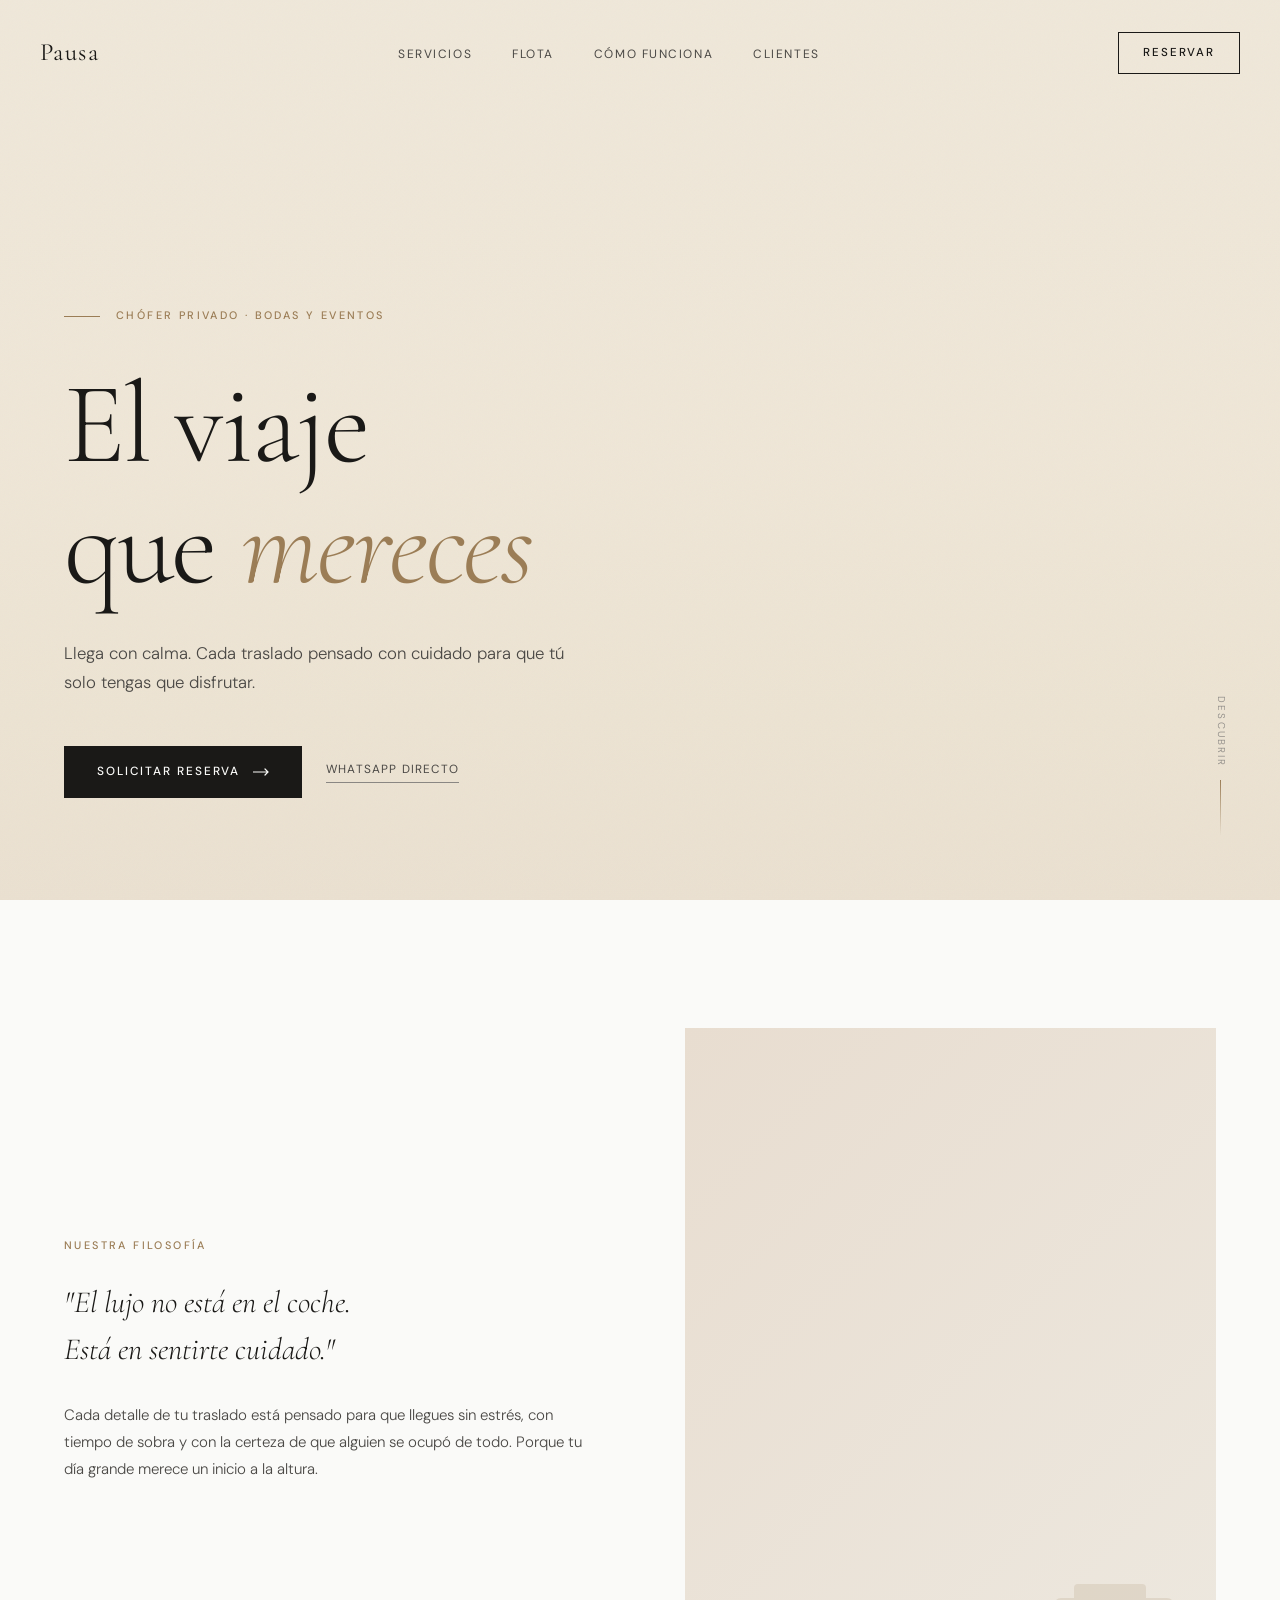
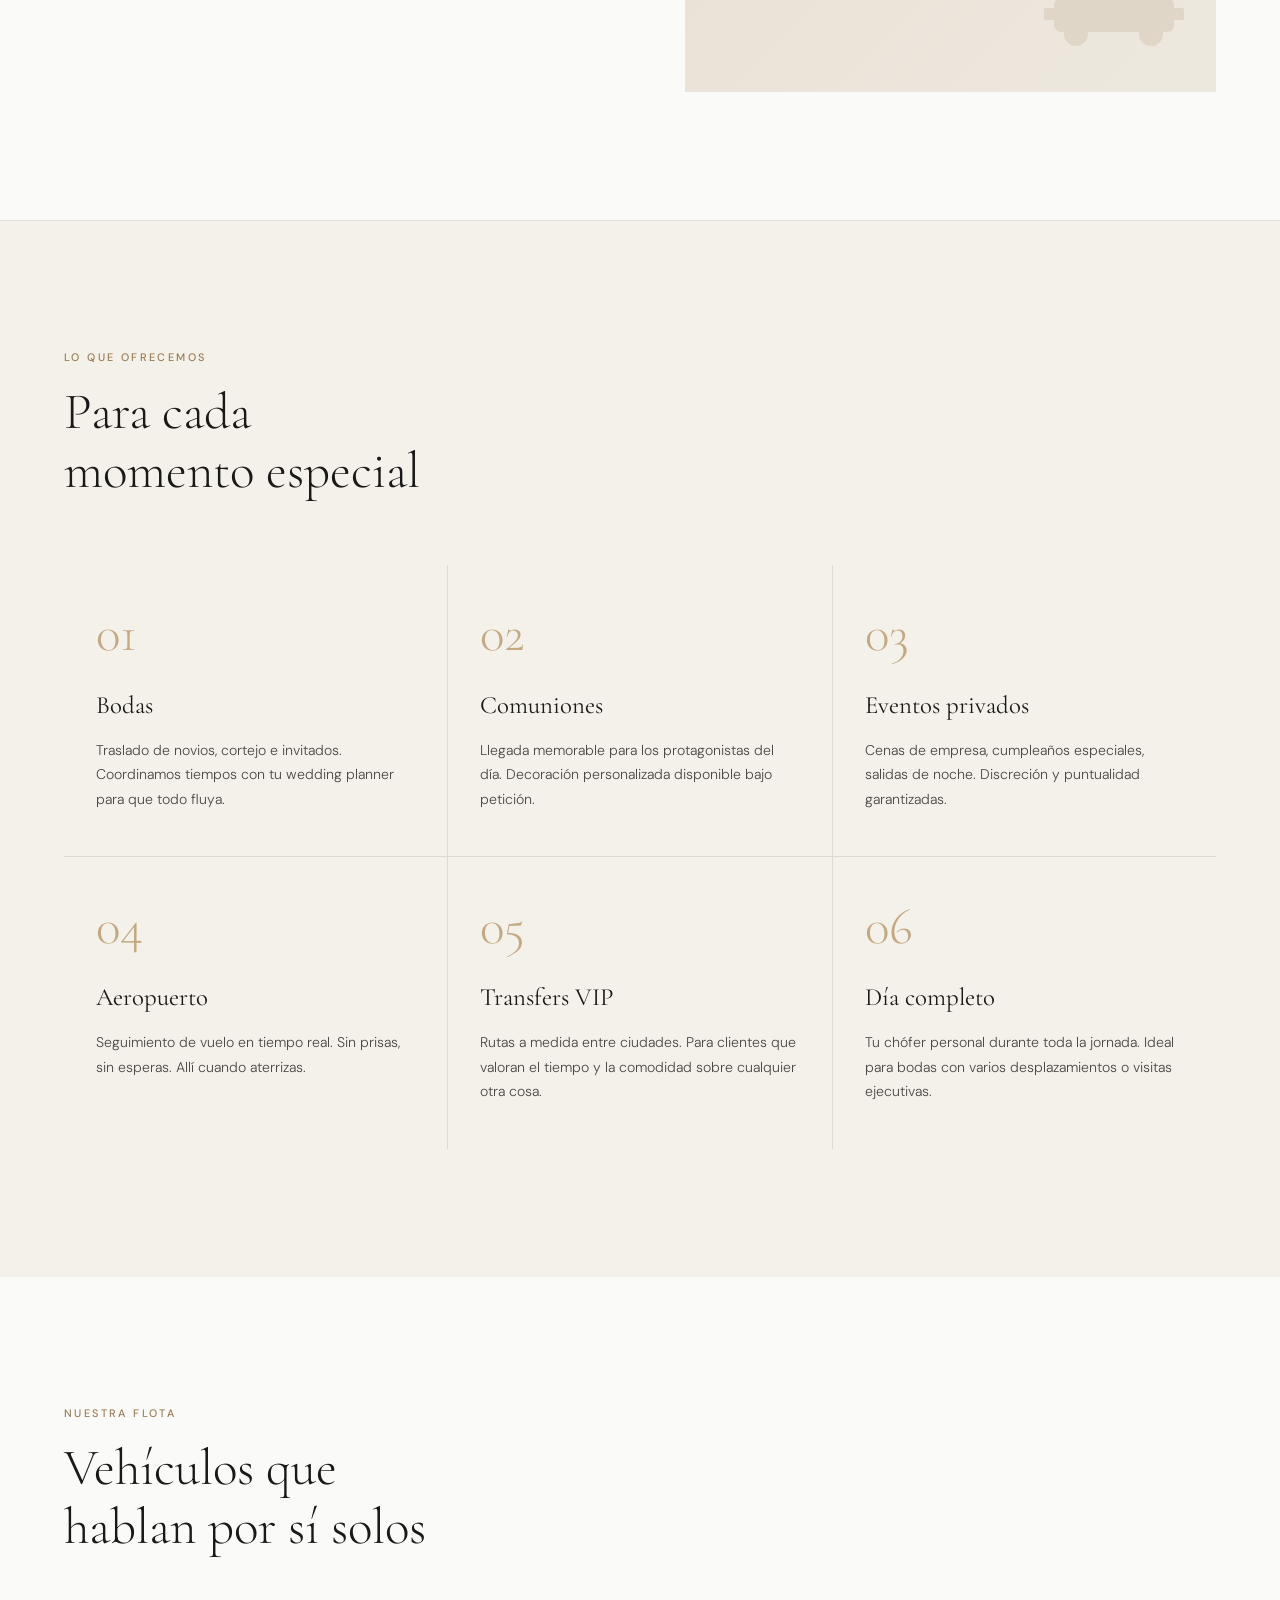
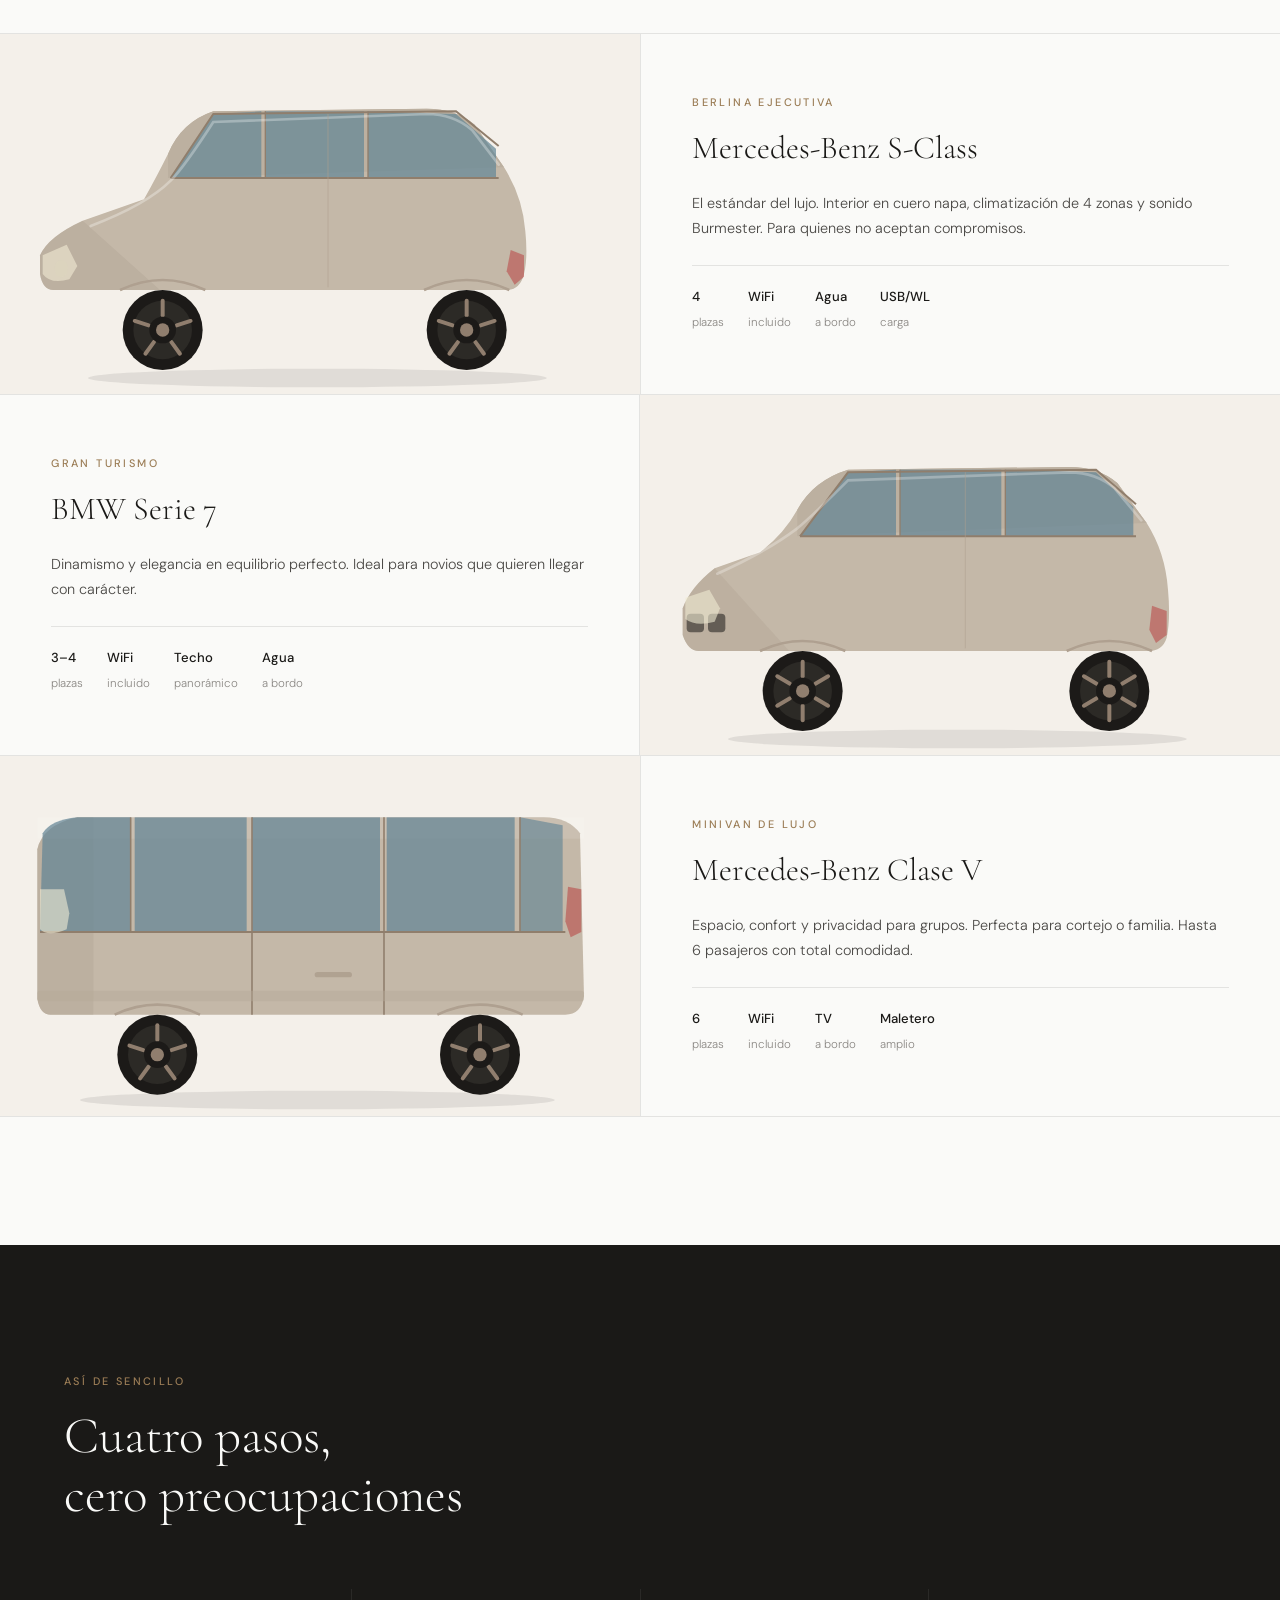
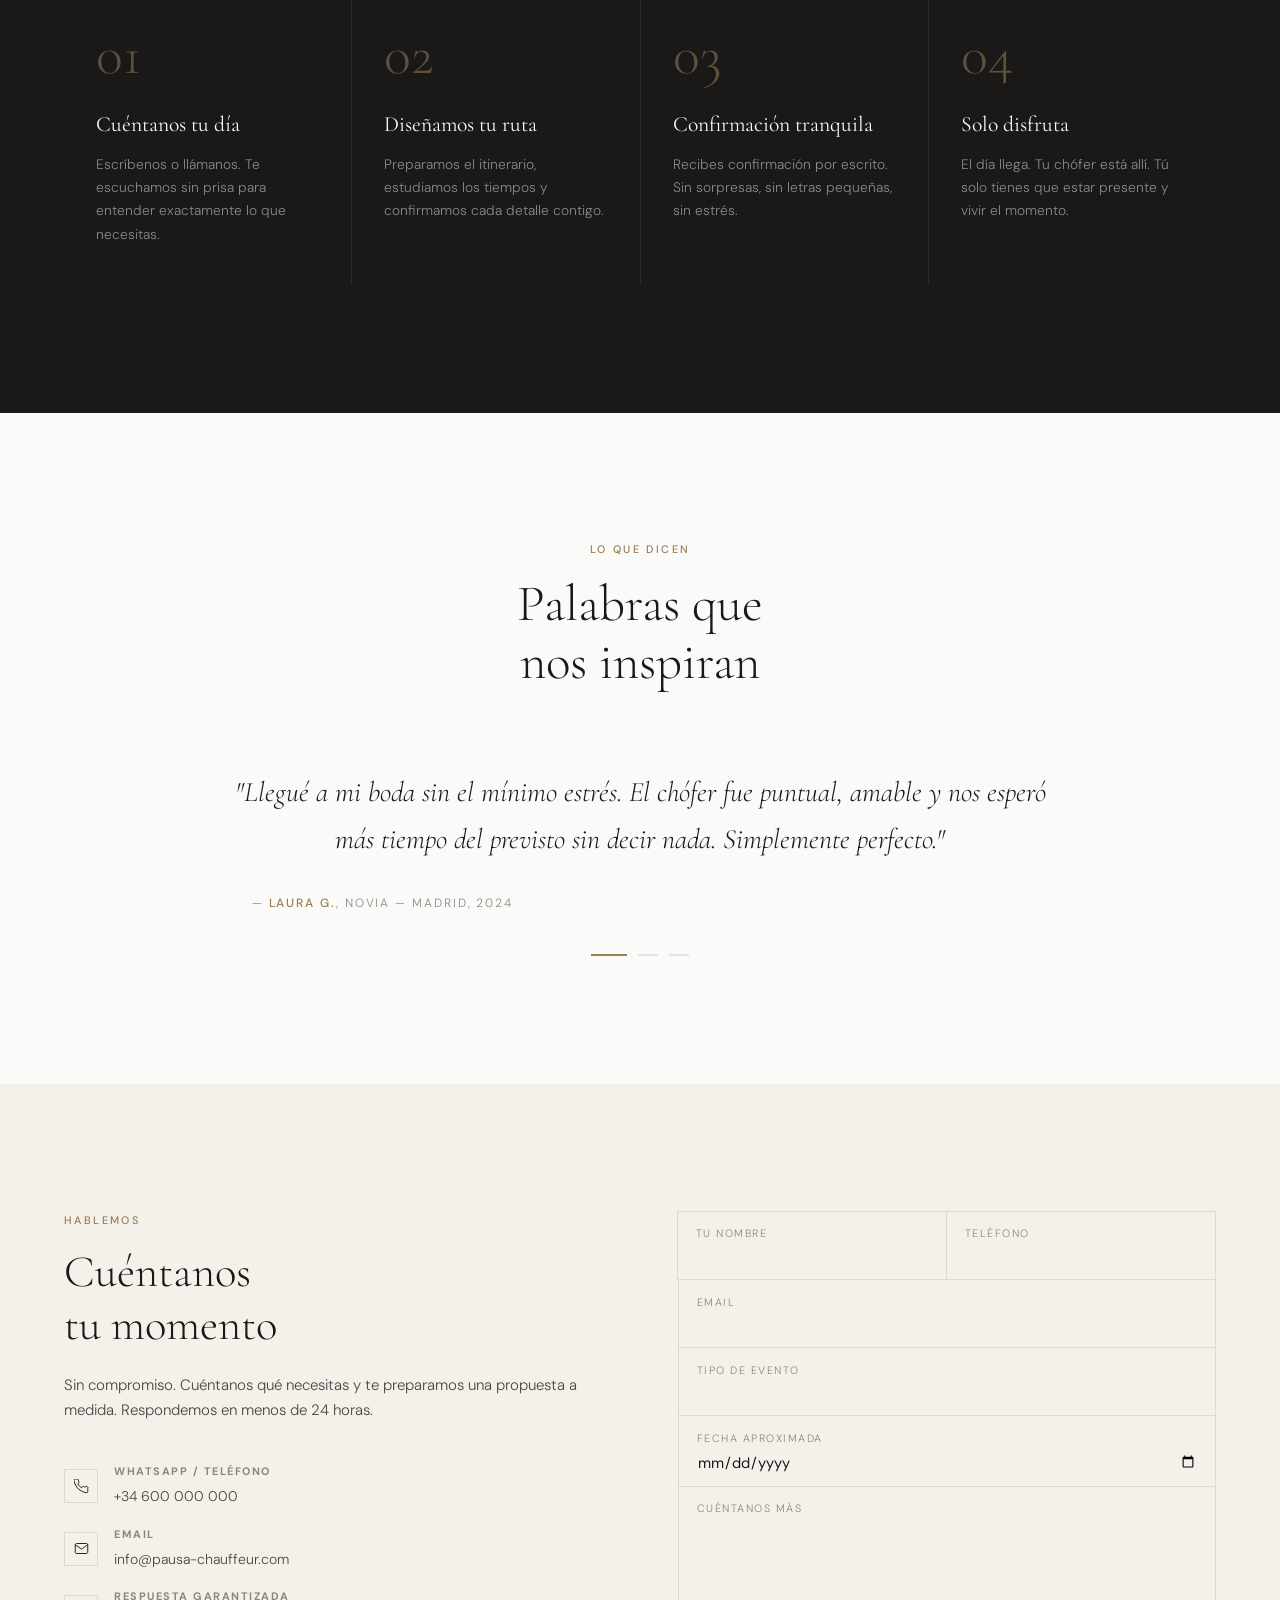
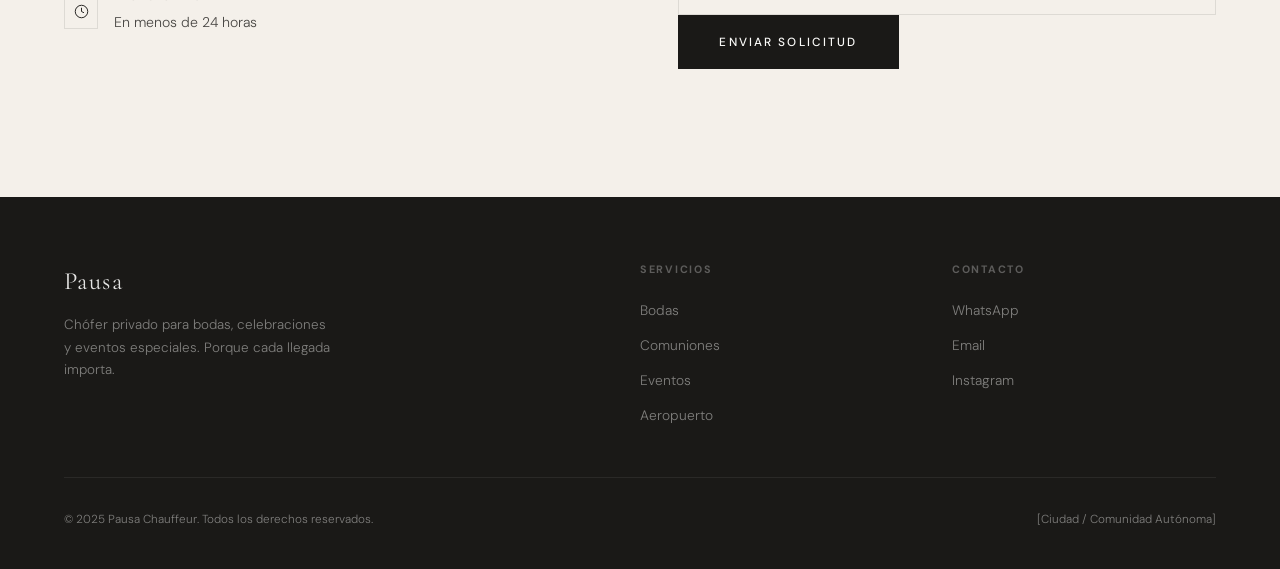
==== test2.html @ 6e4c5492 "Add test2.html — Pausa minimal design variant Segunda versión de prueba con estética minimal cálida:" ====
<!DOCTYPE html>
<html lang="es">
<head>
<meta charset="UTF-8"/>
<meta name="viewport" content="width=device-width, initial-scale=1.0"/>
<title>Pausa — Chófer privado para tu gran día</title>
<link rel="preconnect" href="https://fonts.googleapis.com">
<link rel="preconnect" href="https://fonts.gstatic.com" crossorigin>
<link href="https://fonts.googleapis.com/css2?family=Cormorant+Garamond:ital,wght@0,300;0,400;0,600;1,300;1,400&family=DM+Sans:opsz,wght@9..40,300;9..40,400;9..40,500&display=swap" rel="stylesheet"/>
<style>
:root {
  --bg:        #FAFAF8;
  --surface:   #F4F0EA;
  --surface-2: #EDE8DF;
  --ink:       #1A1917;
  --ink-soft:  #4A4845;
  --ink-muted: #8A8783;
  --accent:    #9B7D56;
  --accent-pale: #E8DDD0;
  --line:      rgba(26,25,23,0.1);

  --ff-display: 'Cormorant Garamond', Georgia, serif;
  --ff-ui:      'DM Sans', system-ui, sans-serif;
  --ease:       cubic-bezier(0.25, 0.46, 0.45, 0.94);
}

*, *::before, *::after { box-sizing: border-box; margin: 0; padding: 0; }
html { scroll-behavior: smooth; }

body {
  background: var(--bg);
  color: var(--ink);
  font-family: var(--ff-ui);
  font-weight: 300;
  line-height: 1.65;
  overflow-x: hidden;
}

::-webkit-scrollbar { width: 2px; }
::-webkit-scrollbar-thumb { background: var(--accent); }

a { color: inherit; text-decoration: none; }
p { max-width: 54ch; }

.container { width: min(90%, 1180px); margin: 0 auto; }
.section    { padding: clamp(5rem, 10vw, 9rem) 0; }
.label {
  font-family: var(--ff-ui);
  font-size: 0.68rem;
  font-weight: 500;
  letter-spacing: 0.22em;
  text-transform: uppercase;
  color: var(--accent);
  display: block;
}

/* ── NAV ── */
nav {
  position: fixed; top: 0; left: 0; right: 0; z-index: 100;
  padding: 2rem 2.5rem;
  display: flex; align-items: center; justify-content: space-between;
  transition: padding 0.6s var(--ease), background 0.6s var(--ease), border-color 0.6s;
  border-bottom: 1px solid transparent;
}
nav.scrolled {
  background: rgba(250,250,248,0.93);
  backdrop-filter: blur(14px);
  padding: 1.1rem 2.5rem;
  border-color: var(--line);
}
.nav-logo {
  font-family: var(--ff-display);
  font-size: 1.55rem;
  font-weight: 400;
  letter-spacing: 0.06em;
}
.nav-links { display: flex; gap: 2.5rem; list-style: none; }
.nav-links a {
  font-size: 0.75rem; font-weight: 400;
  letter-spacing: 0.13em; text-transform: uppercase;
  color: var(--ink-soft);
  position: relative;
  transition: color 0.3s;
}
.nav-links a::after {
  content: '';
  position: absolute; bottom: -3px; left: 0;
  width: 0; height: 1px; background: var(--accent);
  transition: width 0.4s var(--ease);
}
.nav-links a:hover { color: var(--ink); }
.nav-links a:hover::after { width: 100%; }
.nav-cta {
  font-size: 0.72rem; font-weight: 500;
  letter-spacing: 0.16em; text-transform: uppercase;
  padding: 0.65rem 1.5rem;
  border: 1px solid var(--ink);
  transition: background 0.3s, color 0.3s;
}
.nav-cta:hover { background: var(--ink); color: var(--bg); }

.hamburger { display: none; flex-direction: column; gap: 5px; cursor: pointer; }
.hamburger span { display: block; width: 22px; height: 1px; background: var(--ink); transition: transform 0.4s var(--ease), opacity 0.3s; }

.mobile-menu {
  position: fixed; inset: 0; z-index: 99;
  background: var(--bg);
  display: flex; flex-direction: column;
  justify-content: center; align-items: center; gap: 2.5rem;
  opacity: 0; pointer-events: none;
  transition: opacity 0.4s var(--ease);
}
.mobile-menu.open { opacity: 1; pointer-events: all; }
.mobile-menu a {
  font-family: var(--ff-display);
  font-size: 2.2rem; font-weight: 300;
}

/* ── HERO ── */
#hero {
  min-height: 100vh;
  display: flex; flex-direction: column; justify-content: flex-end;
  position: relative; overflow: hidden;
}
.hero-bg {
  position: absolute; inset: 0;
  background:
    linear-gradient(to bottom,
      rgba(246,240,232,0.22) 0%,
      rgba(240,231,216,0.58) 50%,
      rgba(236,227,210,0.90) 78%,
      rgba(234,224,208,0.97) 100%),
    url('https://images.unsplash.com/photo-1503376780353-7e6692767b70?w=1920&q=80&fit=crop&auto=format')
    center top / cover no-repeat;
  background-color: #EDE5D5;
}
.hero-grain {
  position: absolute; inset: 0; opacity: 0.03;
  background-image: url("data:image/svg+xml,%3Csvg viewBox='0 0 256 256' xmlns='http://www.w3.org/2000/svg'%3E%3Cfilter id='n'%3E%3CfeTurbulence type='fractalNoise' baseFrequency='0.9' numOctaves='4' stitchTiles='stitch'/%3E%3C/filter%3E%3Crect width='100%25' height='100%25' filter='url(%23n)'/%3E%3C/svg%3E");
  background-size: 200px;
}
.hero-content {
  position: relative;
  padding: clamp(2rem, 5vw, 5rem) clamp(1.5rem, 5vw, 5rem) clamp(4rem, 8vw, 8rem);
}
.hero-eyebrow {
  display: flex; align-items: center; gap: 1rem; margin-bottom: 2.5rem;
  opacity: 0; transform: translateY(16px);
  animation: up 0.9s var(--ease) 0.4s forwards;
}
.hero-eyebrow-line { width: 36px; height: 1px; background: var(--accent); }
.hero-title {
  font-family: var(--ff-display);
  font-size: clamp(3.8rem, 9vw, 9rem);
  font-weight: 300; line-height: 1.05; letter-spacing: -0.02em;
  margin-bottom: 2rem;
  opacity: 0; transform: translateY(24px);
  animation: up 1.1s var(--ease) 0.6s forwards;
}
.hero-title em { font-style: italic; color: var(--accent); }
.hero-sub {
  font-size: 1.05rem; color: var(--ink-soft); font-weight: 300;
  max-width: 46ch; line-height: 1.75; margin-bottom: 3rem;
  opacity: 0; transform: translateY(16px);
  animation: up 0.9s var(--ease) 0.9s forwards;
}
.hero-actions {
  display: flex; gap: 1.5rem; align-items: center; flex-wrap: wrap;
  opacity: 0; transform: translateY(16px);
  animation: up 0.9s var(--ease) 1.1s forwards;
}
.btn-dark {
  display: inline-flex; align-items: center; gap: 0.8rem;
  padding: 0.95rem 2rem;
  background: var(--ink); color: var(--bg);
  font-family: var(--ff-ui); font-size: 0.74rem;
  font-weight: 500; letter-spacing: 0.16em; text-transform: uppercase;
  border: 1px solid var(--ink);
  transition: background 0.3s, color 0.3s;
}
.btn-dark:hover { background: transparent; color: var(--ink); }
.btn-ghost {
  font-size: 0.74rem; font-weight: 400;
  letter-spacing: 0.1em; text-transform: uppercase;
  color: var(--ink-soft);
  border-bottom: 1px solid var(--ink-muted);
  padding-bottom: 2px;
  transition: color 0.3s, border-color 0.3s;
}
.btn-ghost:hover { color: var(--accent); border-color: var(--accent); }

.hero-scroll-hint {
  position: absolute; right: clamp(2rem, 4vw, 4rem); bottom: clamp(3rem, 5vw, 5rem);
  display: flex; flex-direction: column; align-items: center; gap: 0.8rem;
  opacity: 0; animation: fadein 1s ease 1.8s forwards;
}
.hero-scroll-label {
  font-size: 0.62rem; letter-spacing: 0.22em; text-transform: uppercase;
  color: var(--ink-muted); writing-mode: vertical-rl;
}
.hero-scroll-bar {
  width: 1px; height: 56px;
  background: linear-gradient(to bottom, var(--accent) 0%, transparent 100%);
  animation: bar 2.2s var(--ease) infinite 2s;
}

/* ── DIVIDER ── */
.divider { border: none; border-top: 1px solid var(--line); }

/* ── PHILOSOPHY ── */
#filosofia { background: var(--bg); }
.philosophy-grid {
  display: grid; grid-template-columns: 1fr 1fr; gap: clamp(3rem, 7vw, 9rem);
  align-items: center;
}
.philosophy-pull {
  font-family: var(--ff-display);
  font-size: clamp(1.5rem, 2.4vw, 2.1rem);
  font-weight: 300; font-style: italic; line-height: 1.55;
  margin-bottom: 1.75rem;
}
.philosophy-body { color: var(--ink-soft); font-size: 0.94rem; line-height: 1.8; }
.philosophy-img {
  aspect-ratio: 4/5;
  background: var(--surface);
  position: relative; overflow: hidden;
}
.philosophy-img::before {
  content: '';
  position: absolute; inset: 0;
  background: linear-gradient(135deg, var(--accent-pale) 0%, var(--surface-2) 100%);
}
.philosophy-img svg { position: absolute; bottom: 2rem; right: 2rem; }

/* ── SERVICES ── */
#servicios { background: var(--surface); }
.services-header { margin-bottom: clamp(2.5rem, 5vw, 4.5rem); }
.services-header h2 {
  font-family: var(--ff-display);
  font-size: clamp(2.2rem, 4vw, 4rem);
  font-weight: 300; line-height: 1.15;
}
.services-grid {
  display: grid; grid-template-columns: repeat(3, 1fr);
  background: var(--line); gap: 1px;
}
.service-card {
  background: var(--surface);
  padding: clamp(2rem, 3.5vw, 3rem) clamp(1.5rem, 2.5vw, 2.2rem);
  transition: background 0.5s var(--ease);
}
.service-card:hover { background: var(--bg); }
.service-num {
  font-family: var(--ff-display);
  font-size: 3.2rem; font-weight: 300;
  color: #C4A882;
  line-height: 1; margin-bottom: 1.5rem;
}
.service-title {
  font-family: var(--ff-display);
  font-size: 1.55rem; font-weight: 400;
  margin-bottom: 0.75rem;
}
.service-desc { font-size: 0.88rem; color: var(--ink-soft); line-height: 1.75; }

/* ── FLEET ── */
#flota { background: var(--bg); }
.fleet-header { margin-bottom: clamp(3rem, 6vw, 5rem); }
.fleet-header h2 {
  font-family: var(--ff-display);
  font-size: clamp(2.2rem, 4vw, 4rem);
  font-weight: 300; line-height: 1.15;
}
.fleet-list { display: flex; flex-direction: column; gap: 0; }
.fleet-item {
  display: grid; grid-template-columns: 1fr 1fr;
  gap: 0;
  border-top: 1px solid var(--line);
}
.fleet-item:last-child { border-bottom: 1px solid var(--line); }
.fleet-item:nth-child(even) .fleet-visual { order: 2; }
.fleet-item:nth-child(even) .fleet-body  { order: 1; }
.fleet-visual {
  aspect-ratio: 16/9;
  background: var(--surface);
  position: relative; overflow: hidden;
  display: flex; align-items: center; justify-content: center;
  transition: background 0.5s;
}
.fleet-item:hover .fleet-visual { background: var(--surface-2); }
.fleet-body {
  padding: clamp(2.5rem, 4vw, 4rem) clamp(2rem, 4vw, 4rem);
  display: flex; flex-direction: column; justify-content: center;
  border-left: 1px solid var(--line);
}
.fleet-item:nth-child(even) .fleet-body { border-left: none; border-right: 1px solid var(--line); }
.fleet-class { margin-bottom: 0.6rem; }
.fleet-model {
  font-family: var(--ff-display);
  font-size: clamp(1.6rem, 2.5vw, 2.4rem);
  font-weight: 300; margin-bottom: 1rem;
}
.fleet-desc { font-size: 0.9rem; color: var(--ink-soft); line-height: 1.75; margin-bottom: 1.5rem; }
.fleet-specs {
  display: flex; flex-wrap: wrap; gap: 1.5rem;
  list-style: none;
  padding-top: 1.25rem;
  border-top: 1px solid var(--line);
}
.fleet-spec strong { display: block; font-size: 0.82rem; font-weight: 500; }
.fleet-spec span   { font-size: 0.72rem; color: var(--ink-muted); }

/* ── PROCESS ── */
#proceso { background: var(--ink); }
#proceso .label { color: var(--accent); }
.process-heading {
  font-family: var(--ff-display);
  font-size: clamp(2.2rem, 4vw, 4rem);
  font-weight: 300; line-height: 1.15;
  color: var(--bg); margin-bottom: clamp(3rem, 5vw, 5rem);
}
.process-steps {
  display: grid; grid-template-columns: repeat(4, 1fr);
  gap: 1px; background: rgba(255,255,255,0.07);
}
.process-step {
  background: var(--ink);
  padding: clamp(2rem, 3vw, 3rem) clamp(1.5rem, 2.5vw, 2.2rem);
  transition: background 0.4s;
}
.process-step:hover { background: #252320; }
.step-num {
  font-family: var(--ff-display);
  font-size: 3.5rem; font-weight: 300;
  color: rgba(155,125,86,0.55);
  line-height: 1; margin-bottom: 1.5rem;
}
.step-title {
  font-family: var(--ff-display);
  font-size: 1.35rem; font-weight: 400;
  color: var(--bg); margin-bottom: 0.6rem;
}
.step-desc { font-size: 0.86rem; color: rgba(250,250,248,0.5); line-height: 1.7; }

/* ── TESTIMONIALS ── */
#testimonios { background: var(--bg); }
.testimonials-header { text-align: center; margin-bottom: clamp(3rem, 6vw, 5rem); }
.testimonials-header h2 {
  font-family: var(--ff-display);
  font-size: clamp(2.2rem, 4vw, 4rem);
  font-weight: 300; line-height: 1.15;
}
.slider { overflow: hidden; }
.slider-track {
  display: flex;
  transition: transform 0.75s var(--ease);
}
.slide {
  min-width: 100%;
  padding: 0 clamp(0px, 8vw, 10rem);
  text-align: center;
}
.slide-quote {
  font-family: var(--ff-display);
  font-size: clamp(1.35rem, 2.2vw, 2rem);
  font-weight: 300; font-style: italic; line-height: 1.65;
  max-width: 68ch; margin: 0 auto 2rem;
}
.slide-author {
  font-size: 0.75rem; letter-spacing: 0.16em; text-transform: uppercase;
  color: var(--ink-muted);
}
.slide-author strong { color: var(--accent); font-weight: 500; }
.slider-dots {
  display: flex; justify-content: center; gap: 0.7rem; margin-top: 2.5rem;
}
.s-dot {
  width: 20px; height: 2px; background: var(--line); cursor: pointer;
  transition: background 0.3s, width 0.3s var(--ease);
}
.s-dot.on { background: var(--accent); width: 36px; }

/* ── CONTACT ── */
#contacto { background: var(--surface); }
.contact-grid {
  display: grid; grid-template-columns: 1fr 1fr;
  gap: clamp(3rem, 6vw, 8rem); align-items: start;
}
.contact-info h2 {
  font-family: var(--ff-display);
  font-size: clamp(2rem, 3.5vw, 3.5rem);
  font-weight: 300; line-height: 1.2; margin-bottom: 1.25rem;
}
.contact-info > p { color: var(--ink-soft); font-size: 0.94rem; margin-bottom: 2.5rem; }
.contact-details { list-style: none; display: flex; flex-direction: column; gap: 1rem; }
.c-detail { display: flex; align-items: center; gap: 1rem; }
.c-icon {
  width: 34px; height: 34px; border: 1px solid var(--line);
  display: flex; align-items: center; justify-content: center; flex-shrink: 0;
}
.c-text strong { display: block; font-size: 0.68rem; letter-spacing: 0.14em; text-transform: uppercase; color: var(--ink-muted); margin-bottom: 0.15rem; }
.c-text span   { font-size: 0.88rem; color: var(--ink-soft); }

/* FORM */
.contact-form { display: flex; flex-direction: column; }
.f-row { display: grid; grid-template-columns: 1fr 1fr; }
.f-group {
  position: relative;
  border: 1px solid var(--line);
  background: var(--surface);
  margin: -1px 0 0 0;
  transition: border-color 0.3s;
}
.f-row .f-group { margin: -1px 0 0 -1px; }
.f-group:focus-within { border-color: var(--accent); z-index: 1; }
.f-group label {
  position: absolute; top: 0.85rem; left: 1.1rem;
  font-size: 0.67rem; letter-spacing: 0.14em; text-transform: uppercase;
  color: var(--ink-muted); pointer-events: none;
  transition: color 0.3s;
}
.f-group:focus-within label { color: var(--accent); }
.f-group input,
.f-group textarea,
.f-group select {
  display: block; width: 100%;
  padding: 2.2rem 1.1rem 0.75rem;
  background: transparent; border: none; outline: none;
  font-family: var(--ff-ui); font-size: 0.92rem; color: var(--ink);
  resize: none; appearance: none;
}
.f-group select option { background: var(--surface); }
.f-group textarea { min-height: 110px; }
.f-submit {
  margin-top: 0;
  padding: 1.15rem 2.5rem;
  background: var(--ink); color: var(--bg);
  font-family: var(--ff-ui); font-size: 0.74rem;
  font-weight: 500; letter-spacing: 0.18em; text-transform: uppercase;
  border: 1px solid var(--ink); cursor: pointer;
  transition: background 0.3s, color 0.3s;
  align-self: flex-start;
}
.f-submit:hover { background: transparent; color: var(--ink); }
.form-ok {
  display: none; padding: 2rem; text-align: center;
  border: 1px solid var(--accent); background: var(--accent-pale);
}
.form-ok.show { display: block; }
.form-ok p { color: var(--accent); max-width: none; font-size: 0.92rem; }

/* ── FOOTER ── */
footer {
  background: var(--ink); color: rgba(250,250,248,0.45);
  padding: 4rem 0 2.5rem;
}
.footer-grid {
  display: grid; grid-template-columns: 2fr 1fr 1fr; gap: 3rem;
  padding-bottom: 3rem; margin-bottom: 2rem;
  border-bottom: 1px solid rgba(255,255,255,0.07);
}
.footer-brand .nav-logo { color: rgba(250,250,248,0.9); display: block; margin-bottom: 0.75rem; }
.footer-brand p { font-size: 0.84rem; max-width: 30ch; }
.footer-col h4 { font-size: 0.67rem; letter-spacing: 0.16em; text-transform: uppercase; color: rgba(250,250,248,0.3); margin-bottom: 1.1rem; }
.footer-col ul { list-style: none; display: flex; flex-direction: column; gap: 0.55rem; }
.footer-col a { font-size: 0.86rem; transition: color 0.3s; }
.footer-col a:hover { color: var(--accent); }
.footer-bottom { display: flex; justify-content: space-between; align-items: center; font-size: 0.73rem; flex-wrap: wrap; gap: 0.5rem; }

/* ── ANIMATIONS ── */
@keyframes up    { to { opacity: 1; transform: translateY(0); } }
@keyframes fadein { to { opacity: 1; } }
@keyframes bar {
  0%   { transform: scaleY(0); transform-origin: top; }
  50%  { transform: scaleY(1); transform-origin: top; }
  100% { transform: scaleY(0); transform-origin: bottom; }
}

[data-reveal] {
  opacity: 0; transform: translateY(28px);
  transition: opacity 0.9s var(--ease), transform 0.9s var(--ease);
}
[data-reveal].on { opacity: 1; transform: translateY(0); }
[data-reveal][data-d="1"] { transition-delay: 0.1s; }
[data-reveal][data-d="2"] { transition-delay: 0.2s; }
[data-reveal][data-d="3"] { transition-delay: 0.3s; }
[data-reveal][data-d="4"] { transition-delay: 0.4s; }

/* ── RESPONSIVE ── */
@media (max-width: 860px) {
  .nav-links, .nav-cta { display: none; }
  .hamburger { display: flex; }
  .philosophy-grid, .contact-grid { grid-template-columns: 1fr; }
  .fleet-item { grid-template-columns: 1fr; }
  .fleet-item:nth-child(even) .fleet-visual { order: 0; }
  .fleet-item:nth-child(even) .fleet-body  { order: 0; border-right: none; }
  .fleet-body { border-left: none !important; border-top: 1px solid var(--line); }
  .services-grid, .process-steps { grid-template-columns: 1fr; }
  .footer-grid { grid-template-columns: 1fr; }
  .f-row { grid-template-columns: 1fr; }
  .slide { padding: 0; }
}
</style>
</head>
<body>

<!-- NAV -->
<nav id="nav">
  <a href="#" class="nav-logo">Pausa</a>
  <ul class="nav-links">
    <li><a href="#servicios">Servicios</a></li>
    <li><a href="#flota">Flota</a></li>
    <li><a href="#proceso">Cómo funciona</a></li>
    <li><a href="#testimonios">Clientes</a></li>
  </ul>
  <a href="#contacto" class="nav-cta">Reservar</a>
  <button class="hamburger" id="hbg" aria-label="Menú">
    <span></span><span></span><span></span>
  </button>
</nav>

<!-- MOBILE MENU -->
<div class="mobile-menu" id="mob">
  <a href="#servicios" class="mob-link">Servicios</a>
  <a href="#flota"     class="mob-link">Flota</a>
  <a href="#proceso"   class="mob-link">Cómo funciona</a>
  <a href="#testimonios" class="mob-link">Clientes</a>
  <a href="#contacto"  class="mob-link">Reservar</a>
</div>

<!-- HERO -->
<section id="hero">
  <div class="hero-bg"></div>
  <div class="hero-grain"></div>
  <div class="hero-content">
    <div class="hero-eyebrow">
      <div class="hero-eyebrow-line"></div>
      <span class="label">Chófer privado · Bodas y eventos</span>
    </div>
    <h1 class="hero-title">El viaje<br>que <em>mereces</em></h1>
    <p class="hero-sub">
      Llega con calma. Cada traslado pensado con cuidado para que tú solo tengas que disfrutar.
    </p>
    <div class="hero-actions">
      <a href="#contacto" class="btn-dark">
        Solicitar reserva
        <svg width="16" height="8" viewBox="0 0 16 8" fill="none">
          <path d="M12 1l3 3-3 3M0 4h15" stroke="currentColor" stroke-width="1.2" stroke-linecap="round"/>
        </svg>
      </a>
      <a href="https://wa.me/34600000000" class="btn-ghost">WhatsApp directo</a>
    </div>
  </div>
  <div class="hero-scroll-hint">
    <span class="hero-scroll-label">Descubrir</span>
    <div class="hero-scroll-bar"></div>
  </div>
</section>

<!-- PHILOSOPHY -->
<section id="filosofia" class="section">
  <div class="container">
    <div class="philosophy-grid">
      <div data-reveal>
        <span class="label" style="margin-bottom:1.5rem;">Nuestra filosofía</span>
        <p class="philosophy-pull">
          "El lujo no está en el coche.<br>Está en sentirte cuidado."
        </p>
        <p class="philosophy-body">
          Cada detalle de tu traslado está pensado para que llegues sin estrés, con tiempo de sobra
          y con la certeza de que alguien se ocupó de todo. Porque tu día grande merece un inicio
          a la altura.
        </p>
      </div>
      <div class="philosophy-img" data-reveal data-d="2">
        <svg width="140" height="90" viewBox="0 0 140 90" fill="none" opacity="0.15">
          <rect x="10" y="28" width="120" height="34" rx="7" fill="#9B7D56"/>
          <rect x="30" y="14" width="72" height="20" rx="4" fill="#9B7D56"/>
          <circle cx="32" cy="64" r="12" fill="#9B7D56"/>
          <circle cx="107" cy="64" r="12" fill="#9B7D56"/>
          <rect x="0" y="38" width="14" height="12" rx="2" fill="#9B7D56"/>
          <rect x="126" y="38" width="14" height="12" rx="2" fill="#9B7D56"/>
        </svg>
      </div>
    </div>
  </div>
</section>

<hr class="divider">

<!-- SERVICES -->
<section id="servicios" class="section">
  <div class="container">
    <div class="services-header" data-reveal>
      <span class="label" style="margin-bottom:1rem;">Lo que ofrecemos</span>
      <h2>Para cada<br>momento especial</h2>
    </div>
    <div class="services-grid">
      <div class="service-card" data-reveal data-d="1">
        <div class="service-num">01</div>
        <h3 class="service-title">Bodas</h3>
        <p class="service-desc">Traslado de novios, cortejo e invitados. Coordinamos tiempos con tu wedding planner para que todo fluya.</p>
      </div>
      <div class="service-card" data-reveal data-d="2">
        <div class="service-num">02</div>
        <h3 class="service-title">Comuniones</h3>
        <p class="service-desc">Llegada memorable para los protagonistas del día. Decoración personalizada disponible bajo petición.</p>
      </div>
      <div class="service-card" data-reveal data-d="3">
        <div class="service-num">03</div>
        <h3 class="service-title">Eventos privados</h3>
        <p class="service-desc">Cenas de empresa, cumpleaños especiales, salidas de noche. Discreción y puntualidad garantizadas.</p>
      </div>
      <div class="service-card" data-reveal data-d="1">
        <div class="service-num">04</div>
        <h3 class="service-title">Aeropuerto</h3>
        <p class="service-desc">Seguimiento de vuelo en tiempo real. Sin prisas, sin esperas. Allí cuando aterrizas.</p>
      </div>
      <div class="service-card" data-reveal data-d="2">
        <div class="service-num">05</div>
        <h3 class="service-title">Transfers VIP</h3>
        <p class="service-desc">Rutas a medida entre ciudades. Para clientes que valoran el tiempo y la comodidad sobre cualquier otra cosa.</p>
      </div>
      <div class="service-card" data-reveal data-d="3">
        <div class="service-num">06</div>
        <h3 class="service-title">Día completo</h3>
        <p class="service-desc">Tu chófer personal durante toda la jornada. Ideal para bodas con varios desplazamientos o visitas ejecutivas.</p>
      </div>
    </div>
  </div>
</section>

<!-- FLEET -->
<section id="flota" class="section">
  <div class="container">
    <div class="fleet-header" data-reveal>
      <span class="label" style="margin-bottom:1rem;">Nuestra flota</span>
      <h2>Vehículos que<br>hablan por sí solos</h2>
    </div>
  </div>
  <div class="fleet-list">
    <!-- Mercedes S -->
    <div class="fleet-item" data-reveal>
      <div class="fleet-visual">
        <svg viewBox="0 0 480 270" width="100%" height="100%" fill="none" xmlns="http://www.w3.org/2000/svg">
          <!-- shadow -->
          <ellipse cx="238" cy="258" rx="172" ry="7" fill="rgba(26,25,23,0.09)"/>
          <!-- body -->
          <path d="M40,192 Q32,192 30,180 L30,166 Q36,152 62,140 L108,124 Q118,106 126,90 Q136,66 160,58 L320,56 Q342,56 356,68 L378,100 Q392,122 394,148 Q396,168 393,180 Q390,192 380,192 Z" fill="#C4B8A8"/>
          <path d="M40,192 Q32,192 30,180 L30,166 Q36,152 62,140 L120,192 Z" fill="#B0A494" opacity="0.4"/>
          <path d="M126,90 Q136,66 160,58 L320,56 Q342,56 356,68 L378,100 L126,108 Z" fill="#BCB0A0"/>
          <!-- windows -->
          <path d="M128,108 L160,60 L196,58 L196,108 Z" fill="rgba(102,136,152,0.72)"/>
          <rect x="199" y="58" width="74" height="50" fill="rgba(102,136,152,0.72)"/>
          <path d="M276,58 L342,60 L372,86 L372,108 L276,108 Z" fill="rgba(102,136,152,0.72)"/>
          <!-- window frames -->
          <path d="M128,108 L160,60 L342,58 L374,84" stroke="#907E6C" stroke-width="1.5" fill="none"/>
          <line x1="199" y1="58" x2="199" y2="108" stroke="#907E6C" stroke-width="1"/>
          <line x1="276" y1="58" x2="276" y2="108" stroke="#907E6C" stroke-width="1"/>
          <line x1="128" y1="108" x2="374" y2="108" stroke="#907E6C" stroke-width="1.5"/>
          <!-- crease -->
          <path d="M68,144 Q110,128 128,110 Q138,100 160,66 L320,60 Q340,60 354,72 L374,98" stroke="rgba(255,255,255,0.3)" stroke-width="2" fill="none" stroke-linecap="round"/>
          <!-- door gap -->
          <line x1="246" y1="60" x2="246" y2="190" stroke="#B0A090" stroke-width="0.8" opacity="0.55"/>
          <!-- headlight -->
          <path d="M32,166 L32,180 Q38,188 52,184 L58,174 L50,158 Z" fill="rgba(242,236,212,0.6)"/>
          <ellipse cx="46" cy="176" rx="5" ry="6.5" fill="rgba(220,215,190,0.35)"/>
          <!-- taillight -->
          <path d="M393,166 L393,182 L386,188 L380,178 L383,162 Z" fill="rgba(185,65,65,0.55)"/>
          <!-- front wheel arch -->
          <path d="M90,192 Q122,177 154,192" stroke="#AFA090" stroke-width="2" fill="none"/>
          <!-- front wheel -->
          <g transform="translate(122,222)">
            <circle r="30" fill="#1C1A18"/><circle r="22" fill="#2C2A26"/>
            <g stroke="#907E6E" stroke-width="3" stroke-linecap="round">
              <line x1="0" y1="-22" x2="0" y2="-11"/>
              <line x1="0" y1="-22" x2="0" y2="-11" transform="rotate(72)"/>
              <line x1="0" y1="-22" x2="0" y2="-11" transform="rotate(144)"/>
              <line x1="0" y1="-22" x2="0" y2="-11" transform="rotate(216)"/>
              <line x1="0" y1="-22" x2="0" y2="-11" transform="rotate(288)"/>
            </g>
            <circle r="10" fill="#1C1A18"/><circle r="5" fill="#907E6E"/>
          </g>
          <!-- rear wheel arch -->
          <path d="M318,192 Q350,177 382,192" stroke="#AFA090" stroke-width="2" fill="none"/>
          <!-- rear wheel -->
          <g transform="translate(350,222)">
            <circle r="30" fill="#1C1A18"/><circle r="22" fill="#2C2A26"/>
            <g stroke="#907E6E" stroke-width="3" stroke-linecap="round">
              <line x1="0" y1="-22" x2="0" y2="-11"/>
              <line x1="0" y1="-22" x2="0" y2="-11" transform="rotate(72)"/>
              <line x1="0" y1="-22" x2="0" y2="-11" transform="rotate(144)"/>
              <line x1="0" y1="-22" x2="0" y2="-11" transform="rotate(216)"/>
              <line x1="0" y1="-22" x2="0" y2="-11" transform="rotate(288)"/>
            </g>
            <circle r="10" fill="#1C1A18"/><circle r="5" fill="#907E6E"/>
          </g>
        </svg>
      </div>
      <div class="fleet-body">
        <span class="label fleet-class">Berlina ejecutiva</span>
        <h3 class="fleet-model">Mercedes-Benz S-Class</h3>
        <p class="fleet-desc">El estándar del lujo. Interior en cuero napa, climatización de 4 zonas y sonido Burmester. Para quienes no aceptan compromisos.</p>
        <ul class="fleet-specs">
          <li class="fleet-spec"><strong>4</strong><span>plazas</span></li>
          <li class="fleet-spec"><strong>WiFi</strong><span>incluido</span></li>
          <li class="fleet-spec"><strong>Agua</strong><span>a bordo</span></li>
          <li class="fleet-spec"><strong>USB/WL</strong><span>carga</span></li>
        </ul>
      </div>
    </div>
    <!-- BMW 7 -->
    <div class="fleet-item" data-reveal>
      <div class="fleet-visual">
        <svg viewBox="0 0 480 270" width="100%" height="100%" fill="none" xmlns="http://www.w3.org/2000/svg">
          <!-- shadow -->
          <ellipse cx="238" cy="258" rx="172" ry="7" fill="rgba(26,25,23,0.09)"/>
          <!-- body — BMW: frente más erguido, proporciones distintas -->
          <path d="M44,192 Q36,192 32,180 L32,160 Q38,144 56,130 L90,118 Q108,104 118,86 Q130,64 156,56 L322,54 Q344,54 358,66 L380,96 Q394,118 396,146 Q398,168 395,182 Q392,192 381,192 Z" fill="#C4B8A8"/>
          <path d="M44,192 Q36,192 32,180 L32,160 Q38,144 56,130 L112,192 Z" fill="#B0A494" opacity="0.38"/>
          <path d="M118,86 Q130,64 156,56 L322,54 Q344,54 358,66 L380,96 L118,106 Z" fill="#BCB0A0"/>
          <!-- windows -->
          <path d="M120,106 L156,58 L192,56 L192,106 Z" fill="rgba(100,134,150,0.72)"/>
          <rect x="195" y="56" width="76" height="50" fill="rgba(100,134,150,0.72)"/>
          <path d="M274,56 L342,58 L370,84 L370,106 L274,106 Z" fill="rgba(100,134,150,0.72)"/>
          <!-- window frames -->
          <path d="M120,106 L156,58 L342,56 L372,82" stroke="#907E6C" stroke-width="1.5" fill="none"/>
          <line x1="195" y1="56" x2="195" y2="106" stroke="#907E6C" stroke-width="1"/>
          <line x1="274" y1="56" x2="274" y2="106" stroke="#907E6C" stroke-width="1"/>
          <line x1="120" y1="106" x2="372" y2="106" stroke="#907E6C" stroke-width="1.5"/>
          <!-- BMW crease (más alta y angular) -->
          <path d="M58,134 Q94,118 118,100 Q130,90 156,64 L322,58 Q342,58 356,70 L376,94" stroke="rgba(255,255,255,0.28)" stroke-width="2" fill="none" stroke-linecap="round"/>
          <!-- door gap -->
          <line x1="244" y1="58" x2="244" y2="190" stroke="#B0A090" stroke-width="0.8" opacity="0.5"/>
          <!-- BMW kidney grille (dos rectángulos) -->
          <rect x="35" y="164" width="13" height="14" rx="3" fill="#1C1A18" opacity="0.55"/>
          <rect x="51" y="164" width="13" height="14" rx="3" fill="#1C1A18" opacity="0.55"/>
          <!-- headlight -->
          <path d="M34,152 L34,168 Q42,174 56,170 L60,160 L52,146 Z" fill="rgba(240,236,210,0.6)"/>
          <!-- taillight -->
          <path d="M395,162 L395,180 L387,186 L382,176 L384,158 Z" fill="rgba(185,65,65,0.55)"/>
          <!-- front wheel arch -->
          <path d="M90,192 Q122,177 154,192" stroke="#AFA090" stroke-width="2" fill="none"/>
          <!-- front wheel — 6 radios (BMW) -->
          <g transform="translate(122,222)">
            <circle r="30" fill="#1C1A18"/><circle r="22" fill="#2C2A26"/>
            <g stroke="#907E6E" stroke-width="3" stroke-linecap="round">
              <line x1="0" y1="-22" x2="0" y2="-11"/>
              <line x1="0" y1="-22" x2="0" y2="-11" transform="rotate(60)"/>
              <line x1="0" y1="-22" x2="0" y2="-11" transform="rotate(120)"/>
              <line x1="0" y1="-22" x2="0" y2="-11" transform="rotate(180)"/>
              <line x1="0" y1="-22" x2="0" y2="-11" transform="rotate(240)"/>
              <line x1="0" y1="-22" x2="0" y2="-11" transform="rotate(300)"/>
            </g>
            <circle r="10" fill="#1C1A18"/><circle r="5" fill="#907E6E"/>
          </g>
          <!-- rear wheel arch -->
          <path d="M320,192 Q352,177 384,192" stroke="#AFA090" stroke-width="2" fill="none"/>
          <!-- rear wheel — 6 radios -->
          <g transform="translate(352,222)">
            <circle r="30" fill="#1C1A18"/><circle r="22" fill="#2C2A26"/>
            <g stroke="#907E6E" stroke-width="3" stroke-linecap="round">
              <line x1="0" y1="-22" x2="0" y2="-11"/>
              <line x1="0" y1="-22" x2="0" y2="-11" transform="rotate(60)"/>
              <line x1="0" y1="-22" x2="0" y2="-11" transform="rotate(120)"/>
              <line x1="0" y1="-22" x2="0" y2="-11" transform="rotate(180)"/>
              <line x1="0" y1="-22" x2="0" y2="-11" transform="rotate(240)"/>
              <line x1="0" y1="-22" x2="0" y2="-11" transform="rotate(300)"/>
            </g>
            <circle r="10" fill="#1C1A18"/><circle r="5" fill="#907E6E"/>
          </g>
        </svg>
      </div>
      <div class="fleet-body">
        <span class="label fleet-class">Gran turismo</span>
        <h3 class="fleet-model">BMW Serie 7</h3>
        <p class="fleet-desc">Dinamismo y elegancia en equilibrio perfecto. Ideal para novios que quieren llegar con carácter.</p>
        <ul class="fleet-specs">
          <li class="fleet-spec"><strong>3–4</strong><span>plazas</span></li>
          <li class="fleet-spec"><strong>WiFi</strong><span>incluido</span></li>
          <li class="fleet-spec"><strong>Techo</strong><span>panorámico</span></li>
          <li class="fleet-spec"><strong>Agua</strong><span>a bordo</span></li>
        </ul>
      </div>
    </div>
    <!-- V-Class -->
    <div class="fleet-item" data-reveal>
      <div class="fleet-visual">
        <svg viewBox="0 0 480 270" width="100%" height="100%" fill="none" xmlns="http://www.w3.org/2000/svg">
          <!-- shadow -->
          <ellipse cx="238" cy="258" rx="178" ry="7" fill="rgba(26,25,23,0.09)"/>
          <!-- body — Clase V: alta, rectangular, van -->
          <path d="M38,194 Q30,194 28,182 L28,70 Q32,52 58,46 L408,46 Q426,46 435,58 L438,180 Q436,194 424,194 Z" fill="#C4B8A8"/>
          <!-- front face depth -->
          <path d="M38,194 Q30,194 28,182 L28,70 Q32,52 58,46 L70,46 L70,194 Z" fill="#B0A494" opacity="0.4"/>
          <!-- roof strip -->
          <rect x="28" y="46" width="410" height="16" fill="rgba(255,255,255,0.1)"/>
          <!-- windows — gran cristalera -->
          <path d="M30,132 L32,58 Q38,48 58,46 L98,46 L98,132 Z" fill="rgba(100,134,150,0.72)"/>
          <rect x="101" y="46" width="84" height="86" fill="rgba(100,134,150,0.72)"/>
          <rect x="189" y="46" width="96" height="86" fill="rgba(100,134,150,0.72)"/>
          <rect x="290" y="46" width="96" height="86" fill="rgba(100,134,150,0.72)"/>
          <path d="M390,46 L422,52 L422,132 L390,132 Z" fill="rgba(100,134,150,0.65)"/>
          <!-- window frame lines -->
          <line x1="98"  y1="46" x2="98"  y2="132" stroke="#907E6C" stroke-width="1.2"/>
          <line x1="189" y1="46" x2="189" y2="132" stroke="#907E6C" stroke-width="1.2"/>
          <line x1="288" y1="46" x2="288" y2="132" stroke="#907E6C" stroke-width="1.2"/>
          <line x1="390" y1="46" x2="390" y2="132" stroke="#907E6C" stroke-width="1.2"/>
          <line x1="30"  y1="132" x2="424" y2="132" stroke="#907E6C" stroke-width="1.5"/>
          <!-- puerta corredera -->
          <line x1="189" y1="132" x2="189" y2="194" stroke="#907E6C" stroke-width="1.2"/>
          <line x1="288" y1="132" x2="288" y2="194" stroke="#907E6C" stroke-width="1.2"/>
          <!-- manilla -->
          <rect x="236" y="162" width="28" height="4" rx="2" fill="#A09080" opacity="0.55"/>
          <!-- trim lateral -->
          <rect x="28" y="176" width="410" height="8" rx="2" fill="#B4A898" opacity="0.45"/>
          <!-- headlight -->
          <path d="M30,100 L30,130 Q36,136 50,130 L52,118 L48,100 Z" fill="rgba(240,236,212,0.6)"/>
          <!-- taillight -->
          <path d="M436,100 L436,132 L428,136 L424,124 L426,98 Z" fill="rgba(185,65,65,0.55)"/>
          <!-- front wheel arch -->
          <path d="M86,194 Q118,179 150,194" stroke="#AFA090" stroke-width="2" fill="none"/>
          <!-- front wheel -->
          <g transform="translate(118,224)">
            <circle r="30" fill="#1C1A18"/><circle r="22" fill="#2C2A26"/>
            <g stroke="#907E6E" stroke-width="3" stroke-linecap="round">
              <line x1="0" y1="-22" x2="0" y2="-11"/>
              <line x1="0" y1="-22" x2="0" y2="-11" transform="rotate(72)"/>
              <line x1="0" y1="-22" x2="0" y2="-11" transform="rotate(144)"/>
              <line x1="0" y1="-22" x2="0" y2="-11" transform="rotate(216)"/>
              <line x1="0" y1="-22" x2="0" y2="-11" transform="rotate(288)"/>
            </g>
            <circle r="10" fill="#1C1A18"/><circle r="5" fill="#907E6E"/>
          </g>
          <!-- rear wheel arch -->
          <path d="M328,194 Q360,179 392,194" stroke="#AFA090" stroke-width="2" fill="none"/>
          <!-- rear wheel -->
          <g transform="translate(360,224)">
            <circle r="30" fill="#1C1A18"/><circle r="22" fill="#2C2A26"/>
            <g stroke="#907E6E" stroke-width="3" stroke-linecap="round">
              <line x1="0" y1="-22" x2="0" y2="-11"/>
              <line x1="0" y1="-22" x2="0" y2="-11" transform="rotate(72)"/>
              <line x1="0" y1="-22" x2="0" y2="-11" transform="rotate(144)"/>
              <line x1="0" y1="-22" x2="0" y2="-11" transform="rotate(216)"/>
              <line x1="0" y1="-22" x2="0" y2="-11" transform="rotate(288)"/>
            </g>
            <circle r="10" fill="#1C1A18"/><circle r="5" fill="#907E6E"/>
          </g>
        </svg>
      </div>
      <div class="fleet-body">
        <span class="label fleet-class">Minivan de lujo</span>
        <h3 class="fleet-model">Mercedes-Benz Clase V</h3>
        <p class="fleet-desc">Espacio, confort y privacidad para grupos. Perfecta para cortejo o familia. Hasta 6 pasajeros con total comodidad.</p>
        <ul class="fleet-specs">
          <li class="fleet-spec"><strong>6</strong><span>plazas</span></li>
          <li class="fleet-spec"><strong>WiFi</strong><span>incluido</span></li>
          <li class="fleet-spec"><strong>TV</strong><span>a bordo</span></li>
          <li class="fleet-spec"><strong>Maletero</strong><span>amplio</span></li>
        </ul>
      </div>
    </div>
  </div>
</section>

<!-- PROCESS -->
<section id="proceso" class="section">
  <div class="container">
    <div data-reveal>
      <span class="label" style="margin-bottom:1rem;">Así de sencillo</span>
      <h2 class="process-heading">Cuatro pasos,<br>cero preocupaciones</h2>
    </div>
    <div class="process-steps">
      <div class="process-step" data-reveal data-d="1">
        <div class="step-num">01</div>
        <h3 class="step-title">Cuéntanos tu día</h3>
        <p class="step-desc">Escríbenos o llámanos. Te escuchamos sin prisa para entender exactamente lo que necesitas.</p>
      </div>
      <div class="process-step" data-reveal data-d="2">
        <div class="step-num">02</div>
        <h3 class="step-title">Diseñamos tu ruta</h3>
        <p class="step-desc">Preparamos el itinerario, estudiamos los tiempos y confirmamos cada detalle contigo.</p>
      </div>
      <div class="process-step" data-reveal data-d="3">
        <div class="step-num">03</div>
        <h3 class="step-title">Confirmación tranquila</h3>
        <p class="step-desc">Recibes confirmación por escrito. Sin sorpresas, sin letras pequeñas, sin estrés.</p>
      </div>
      <div class="process-step" data-reveal data-d="4">
        <div class="step-num">04</div>
        <h3 class="step-title">Solo disfruta</h3>
        <p class="step-desc">El día llega. Tu chófer está allí. Tú solo tienes que estar presente y vivir el momento.</p>
      </div>
    </div>
  </div>
</section>

<!-- TESTIMONIALS -->
<section id="testimonios" class="section">
  <div class="container">
    <div class="testimonials-header" data-reveal>
      <span class="label" style="margin-bottom:1rem;">Lo que dicen</span>
      <h2>Palabras que<br>nos inspiran</h2>
    </div>
    <div data-reveal data-d="2">
      <div class="slider">
        <div class="slider-track" id="track">
          <div class="slide">
            <p class="slide-quote">"Llegué a mi boda sin el mínimo estrés. El chófer fue puntual, amable y nos esperó más tiempo del previsto sin decir nada. Simplemente perfecto."</p>
            <p class="slide-author">— <strong>Laura G.</strong>, novia — Madrid, 2024</p>
          </div>
          <div class="slide">
            <p class="slide-quote">"Contratamos el servicio para toda la familia el día de la boda de mi hija. Organización impecable. Todo el mundo llegó a tiempo y con una sonrisa."</p>
            <p class="slide-author">— <strong>Jesús M.</strong>, padre de la novia — Sevilla, 2024</p>
          </div>
          <div class="slide">
            <p class="slide-quote">"Lo usamos para una cena de empresa y quedamos todos impresionados. Discreto, elegante y con una atención al detalle que no esperábamos. Repetiremos."</p>
            <p class="slide-author">— <strong>Marta P.</strong>, directora — Barcelona, 2025</p>
          </div>
        </div>
      </div>
      <div class="slider-dots" id="dots">
        <div class="s-dot on" data-i="0"></div>
        <div class="s-dot"    data-i="1"></div>
        <div class="s-dot"    data-i="2"></div>
      </div>
    </div>
  </div>
</section>

<!-- CONTACT -->
<section id="contacto" class="section">
  <div class="container">
    <div class="contact-grid">
      <div data-reveal>
        <span class="label" style="margin-bottom:1rem;">Hablemos</span>
        <div class="contact-info">
          <h2>Cuéntanos<br>tu momento</h2>
          <p>Sin compromiso. Cuéntanos qué necesitas y te preparamos una propuesta a medida. Respondemos en menos de 24 horas.</p>
        </div>
        <ul class="contact-details">
          <li class="c-detail">
            <div class="c-icon">
              <svg width="15" height="15" viewBox="0 0 24 24" fill="none" stroke="currentColor" stroke-width="1.5"><path d="M22 16.92v3a2 2 0 01-2.18 2 19.79 19.79 0 01-8.63-3.07A19.5 19.5 0 013.07 10.8 19.79 19.79 0 01.01 2.18 2 2 0 012 .01h3a2 2 0 012 1.72c.127.96.361 1.903.7 2.81a2 2 0 01-.45 2.11L6.09 7.91a16 16 0 006 6l1.27-1.27a2 2 0 012.11-.45c.907.339 1.85.573 2.81.7A2 2 0 0122 14.92z"/></svg>
            </div>
            <div class="c-text"><strong>WhatsApp / Teléfono</strong><span>+34 600 000 000</span></div>
          </li>
          <li class="c-detail">
            <div class="c-icon">
              <svg width="15" height="15" viewBox="0 0 24 24" fill="none" stroke="currentColor" stroke-width="1.5"><path d="M4 4h16c1.1 0 2 .9 2 2v12c0 1.1-.9 2-2 2H4c-1.1 0-2-.9-2-2V6c0-1.1.9-2 2-2z"/><polyline points="22,6 12,13 2,6"/></svg>
            </div>
            <div class="c-text"><strong>Email</strong><span>info@pausa-chauffeur.com</span></div>
          </li>
          <li class="c-detail">
            <div class="c-icon">
              <svg width="15" height="15" viewBox="0 0 24 24" fill="none" stroke="currentColor" stroke-width="1.5"><circle cx="12" cy="12" r="10"/><polyline points="12 6 12 12 16 14"/></svg>
            </div>
            <div class="c-text"><strong>Respuesta garantizada</strong><span>En menos de 24 horas</span></div>
          </li>
        </ul>
      </div>
      <div data-reveal data-d="2">
        <form id="cform" class="contact-form" novalidate>
          <div class="f-row">
            <div class="f-group">
              <label for="f-nom">Tu nombre</label>
              <input type="text" id="f-nom" name="nombre" autocomplete="given-name">
            </div>
            <div class="f-group">
              <label for="f-tel">Teléfono</label>
              <input type="tel" id="f-tel" name="telefono" autocomplete="tel">
            </div>
          </div>
          <div class="f-group">
            <label for="f-mail">Email</label>
            <input type="email" id="f-mail" name="email" autocomplete="email">
          </div>
          <div class="f-group">
            <label for="f-ev">Tipo de evento</label>
            <select id="f-ev" name="evento">
              <option value="" disabled selected></option>
              <option>Boda</option>
              <option>Comunión</option>
              <option>Evento privado</option>
              <option>Aeropuerto</option>
              <option>Transfer VIP</option>
              <option>Día completo</option>
              <option>Otro</option>
            </select>
          </div>
          <div class="f-group">
            <label for="f-date">Fecha aproximada</label>
            <input type="date" id="f-date" name="fecha">
          </div>
          <div class="f-group">
            <label for="f-msg">Cuéntanos más</label>
            <textarea id="f-msg" name="mensaje" rows="4"></textarea>
          </div>
          <button type="submit" class="f-submit">Enviar solicitud</button>
        </form>
        <div class="form-ok" id="formOk">
          <p>Gracias, hemos recibido tu consulta. Te contactaremos antes de 24 horas.</p>
        </div>
      </div>
    </div>
  </div>
</section>

<!-- FOOTER -->
<footer>
  <div class="container">
    <div class="footer-grid">
      <div class="footer-brand">
        <span class="nav-logo">Pausa</span>
        <p>Chófer privado para bodas, celebraciones y eventos especiales. Porque cada llegada importa.</p>
      </div>
      <div class="footer-col">
        <h4>Servicios</h4>
        <ul>
          <li><a href="#servicios">Bodas</a></li>
          <li><a href="#servicios">Comuniones</a></li>
          <li><a href="#servicios">Eventos</a></li>
          <li><a href="#servicios">Aeropuerto</a></li>
        </ul>
      </div>
      <div class="footer-col">
        <h4>Contacto</h4>
        <ul>
          <li><a href="https://wa.me/34600000000">WhatsApp</a></li>
          <li><a href="mailto:info@pausa-chauffeur.com">Email</a></li>
          <li><a href="#">Instagram</a></li>
        </ul>
      </div>
    </div>
    <div class="footer-bottom">
      <span>© 2025 Pausa Chauffeur. Todos los derechos reservados.</span>
      <span>[Ciudad / Comunidad Autónoma]</span>
    </div>
  </div>
</footer>

<script>
// NAV
const nav = document.getElementById('nav');
window.addEventListener('scroll', () => nav.classList.toggle('scrolled', scrollY > 70), { passive: true });

// HAMBURGER
const hbg = document.getElementById('hbg');
const mob = document.getElementById('mob');
let open = false;
function toggle(v) {
  open = v;
  mob.classList.toggle('open', open);
  const s = hbg.querySelectorAll('span');
  s[0].style.transform = open ? 'rotate(45deg) translate(4px,4px)' : '';
  s[1].style.opacity   = open ? '0' : '';
  s[2].style.transform = open ? 'rotate(-45deg) translate(4px,-4px)' : '';
}
hbg.addEventListener('click', () => toggle(!open));
document.querySelectorAll('.mob-link').forEach(l => l.addEventListener('click', () => toggle(false)));

// REVEAL
const ro = new IntersectionObserver(entries => {
  entries.forEach(e => { if (e.isIntersecting) { e.target.classList.add('on'); ro.unobserve(e.target); } });
}, { threshold: 0.1, rootMargin: '0px 0px -50px 0px' });
document.querySelectorAll('[data-reveal]').forEach(el => ro.observe(el));

// SLIDER
const track = document.getElementById('track');
const dots  = document.querySelectorAll('.s-dot');
let cur = 0, timer;
function go(i) {
  cur = i;
  track.style.transform = `translateX(-${i * 100}%)`;
  dots.forEach((d, j) => d.classList.toggle('on', j === i));
}
dots.forEach(d => d.addEventListener('click', () => { clearInterval(timer); go(+d.dataset.i); start(); }));
function start() { timer = setInterval(() => go((cur + 1) % dots.length), 5000); }
start();

// FORM
document.getElementById('cform').addEventListener('submit', function(e) {
  e.preventDefault();
  const btn = this.querySelector('.f-submit');
  btn.textContent = 'Enviando…'; btn.disabled = true;
  setTimeout(() => {
    this.style.display = 'none';
    document.getElementById('formOk').classList.add('show');
  }, 1100);
});
</script>
</body>
</html>
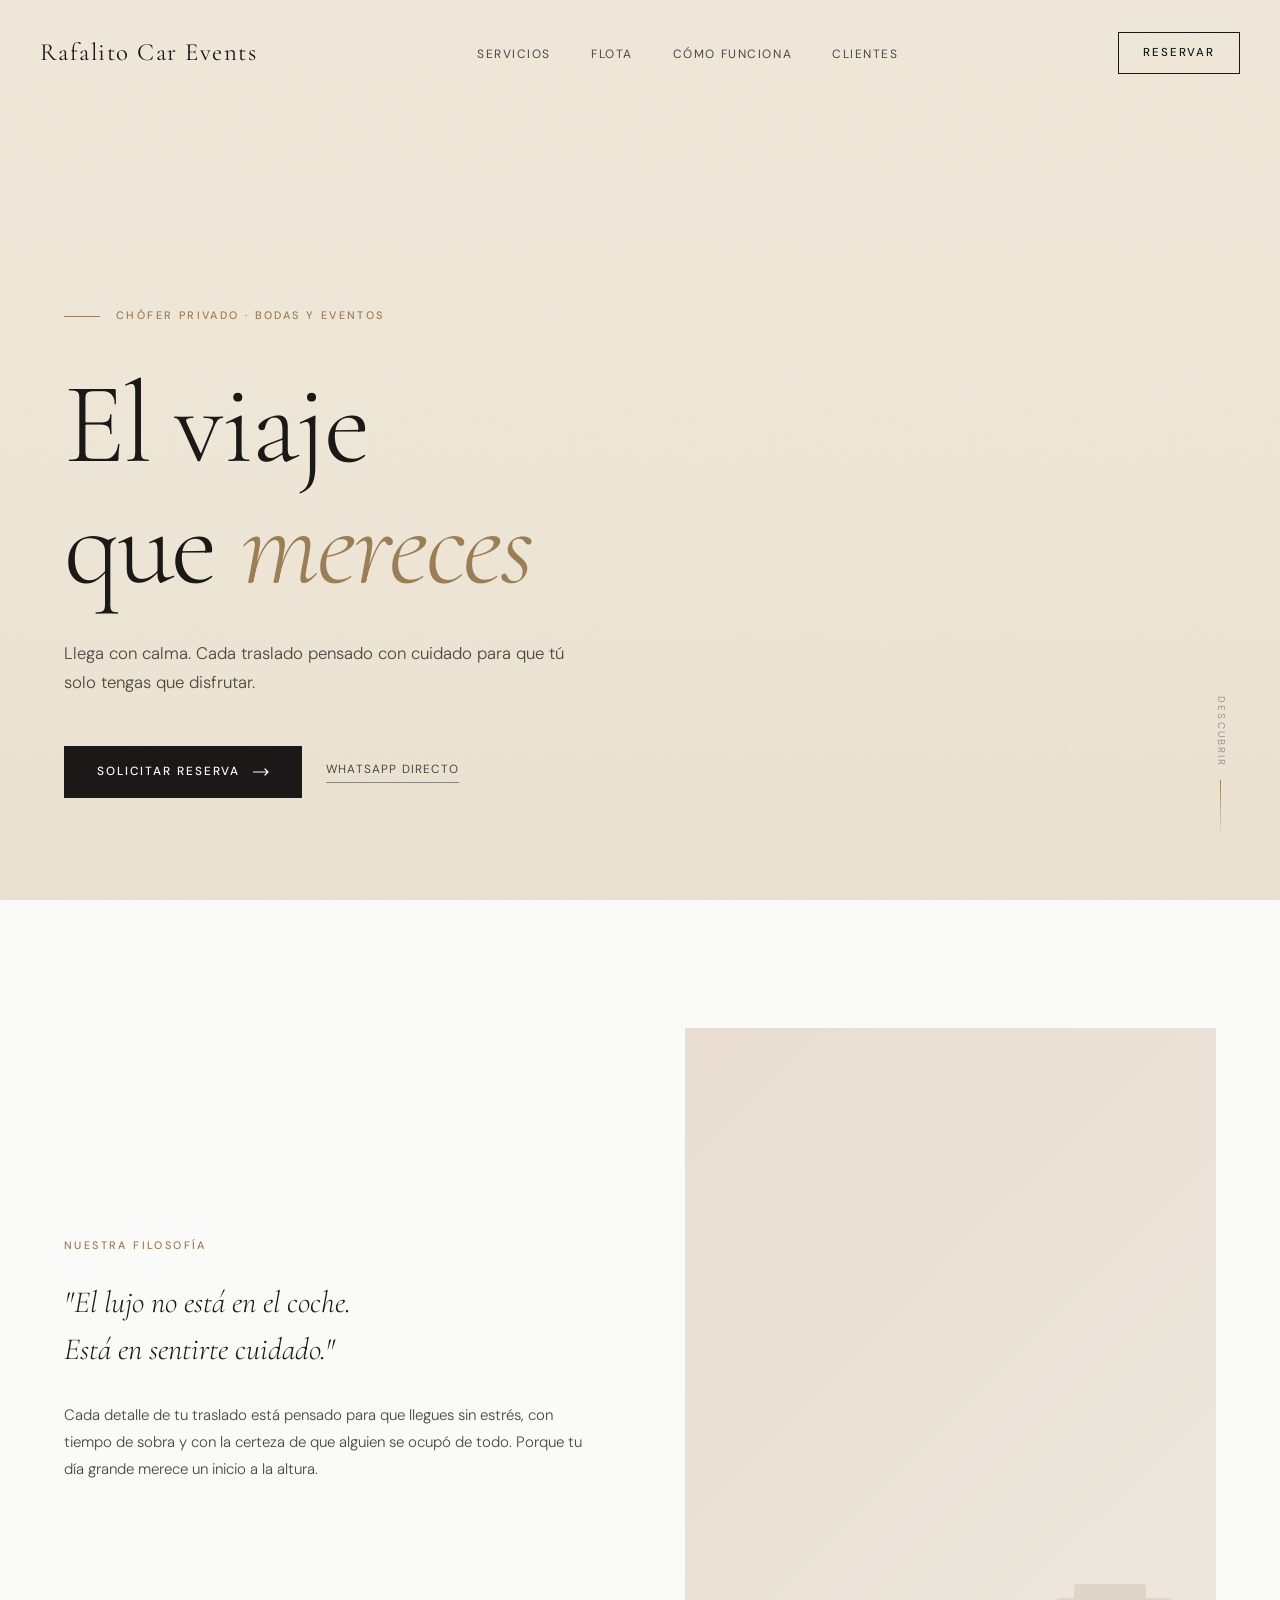
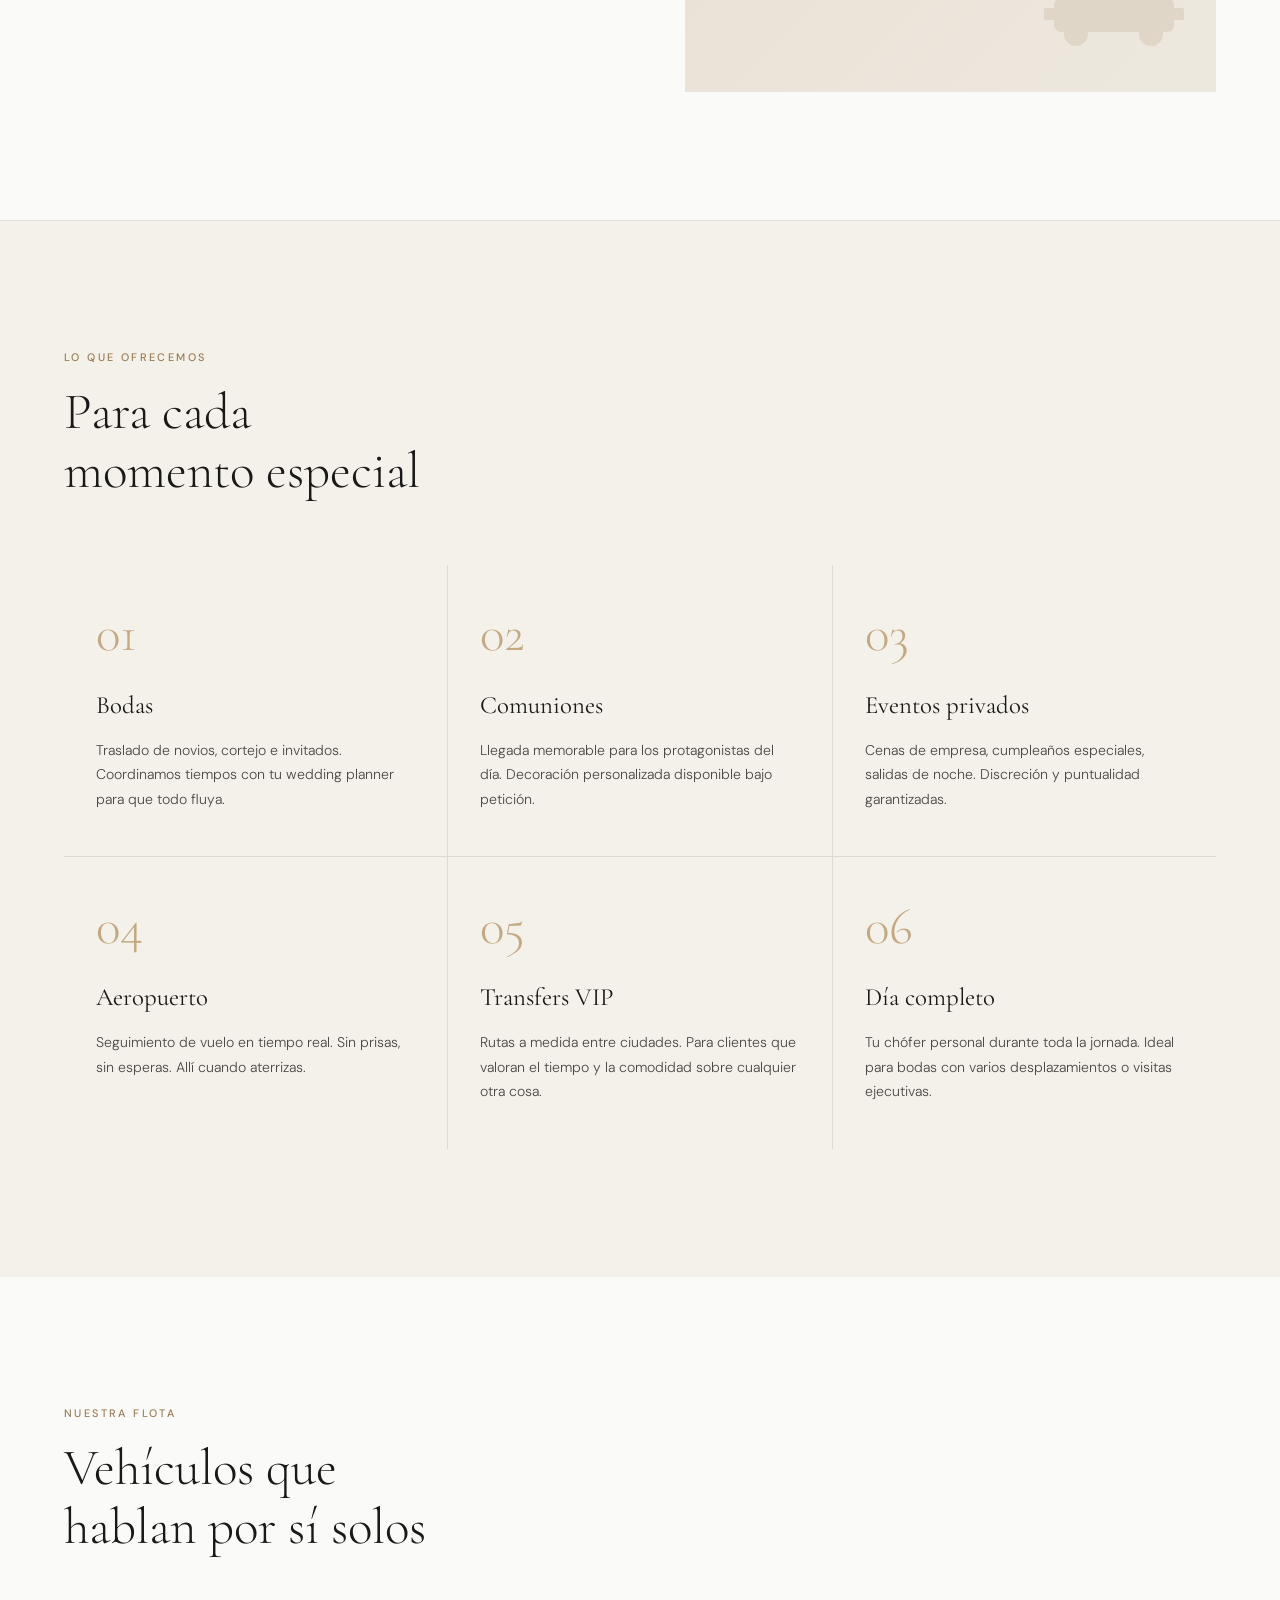
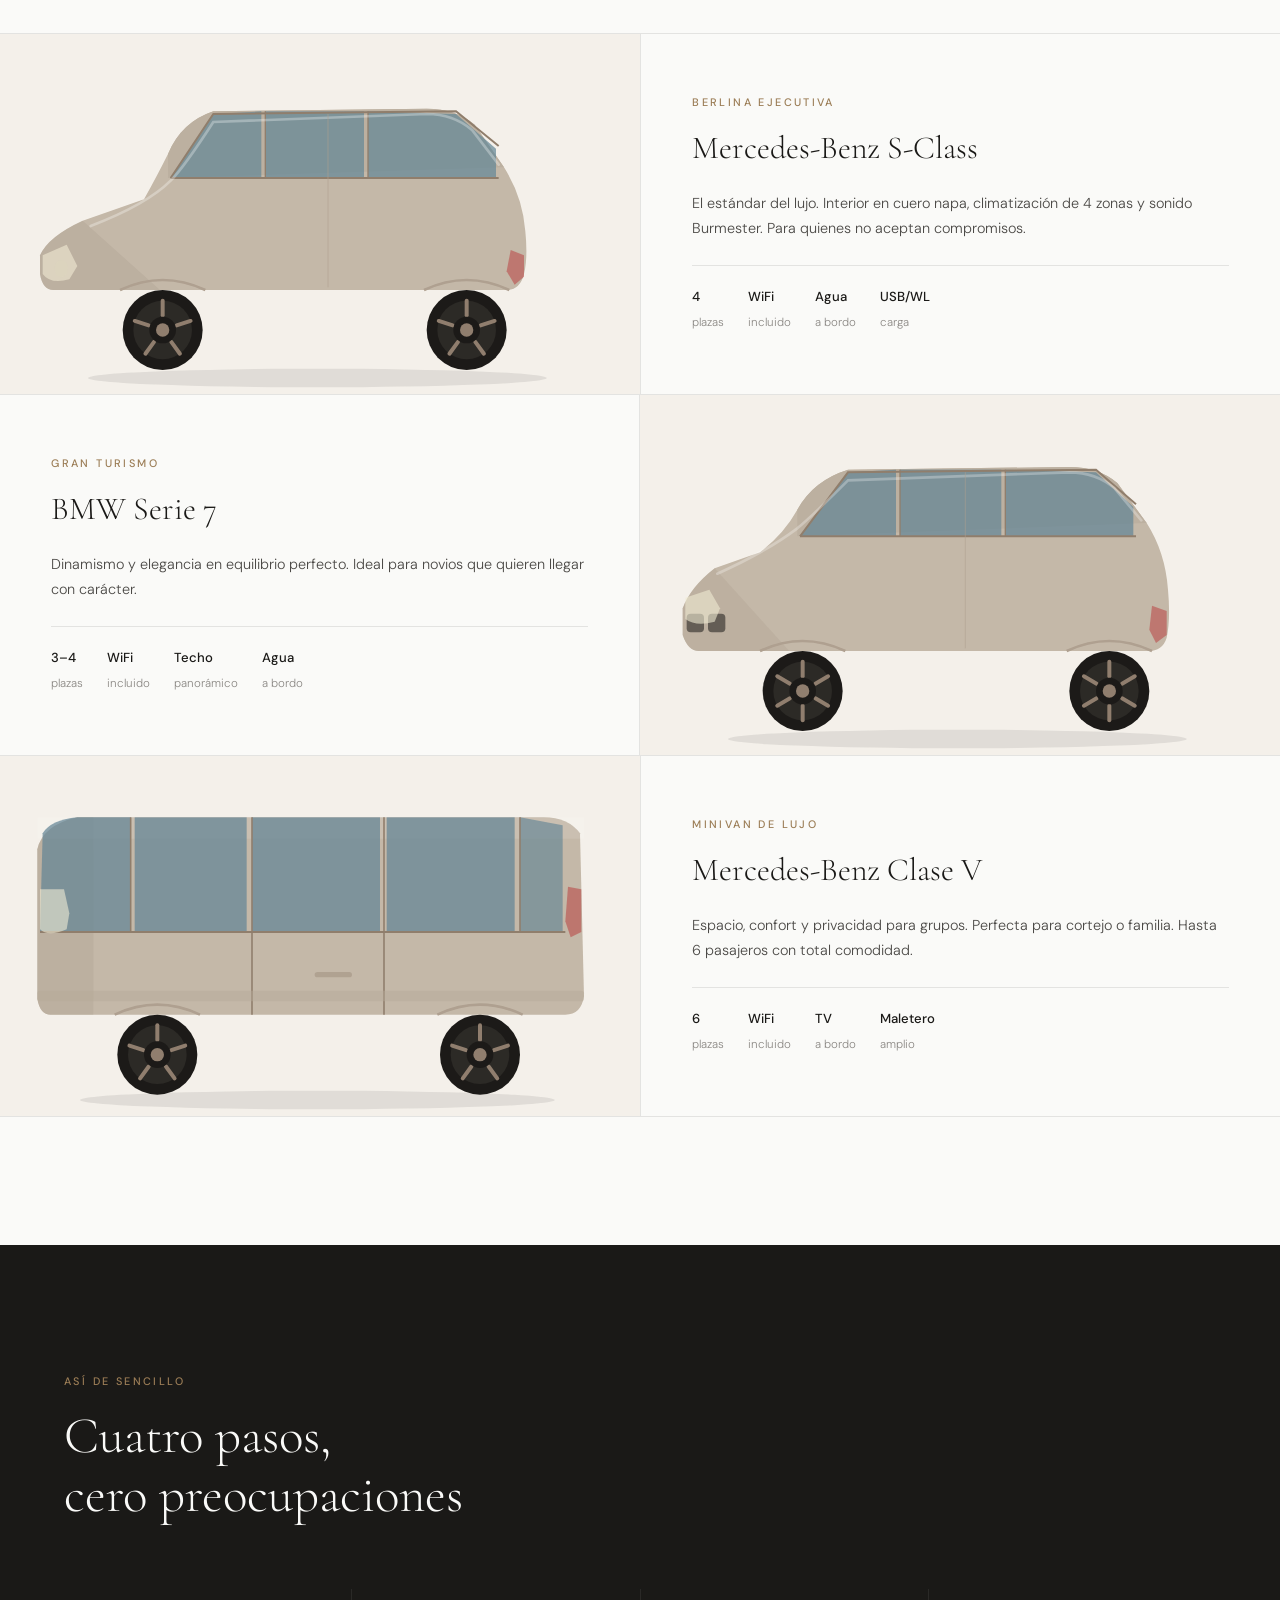
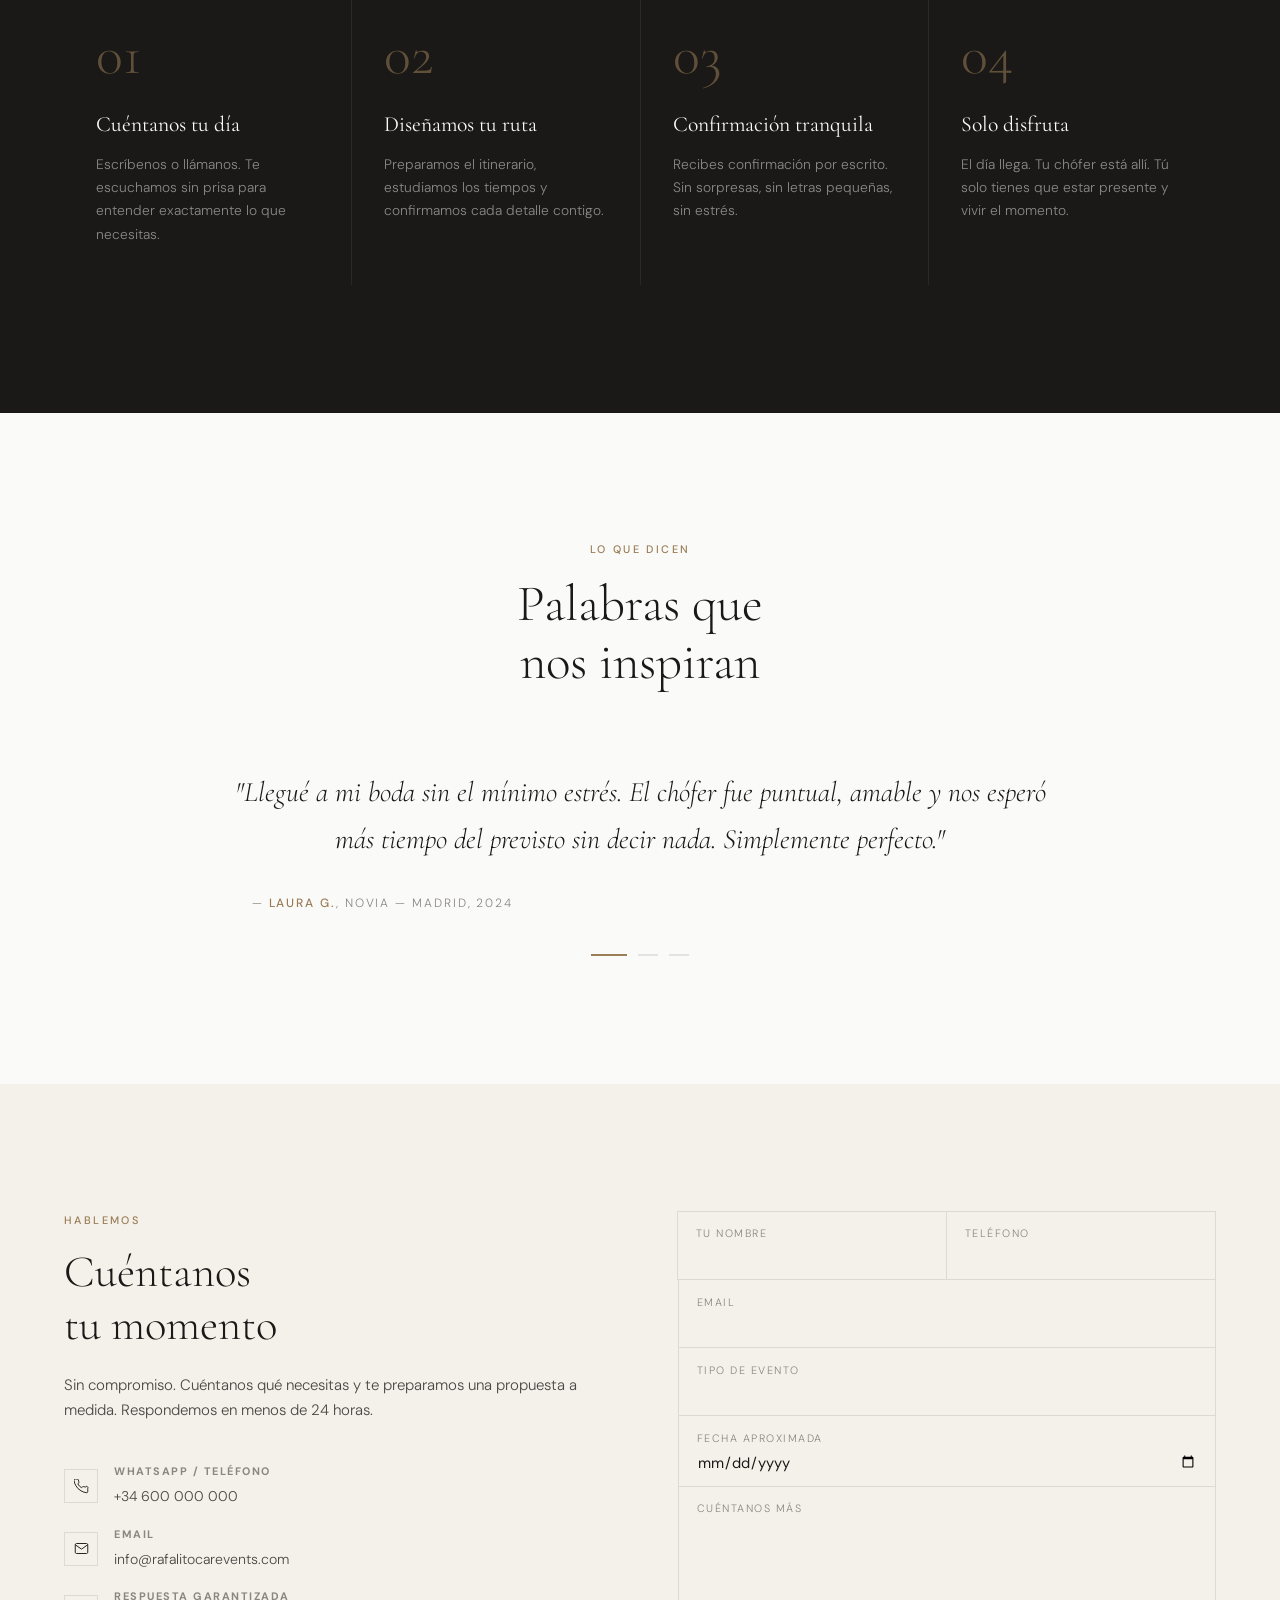
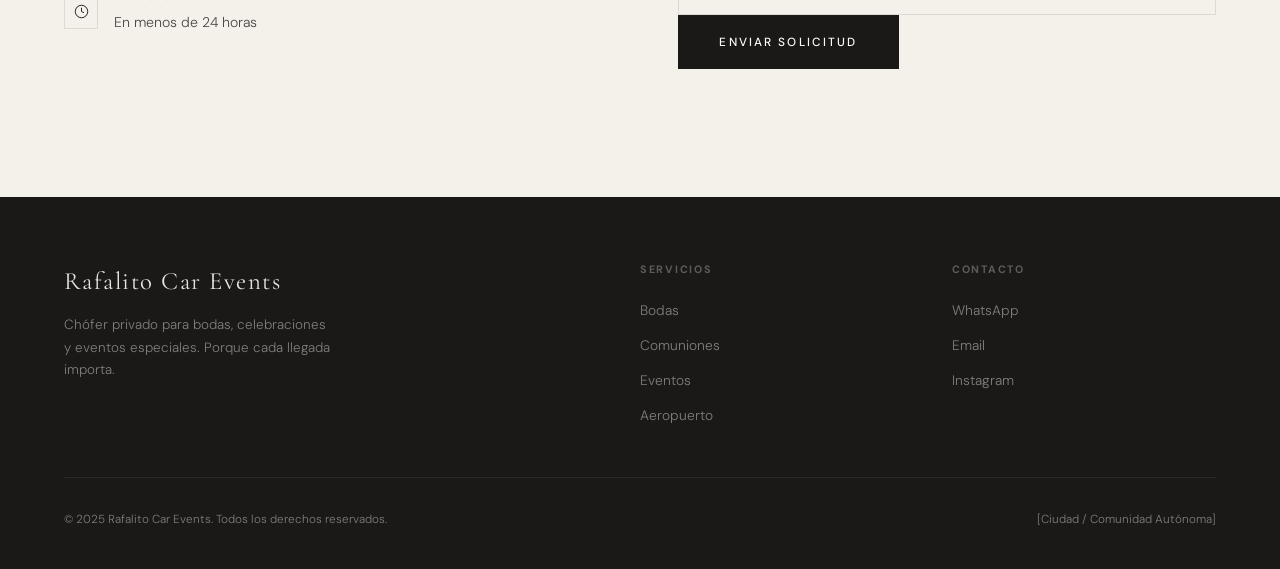
==== commit ce2d9793: "Rename test2.html brand from Pausa to Rafalito Car Events Co-Authored-By: Claude Sonnet 4.6 <noreply" ====
--- a/test2.html
+++ b/test2.html
@@ -3,7 +3,7 @@
 <head>
 <meta charset="UTF-8"/>
 <meta name="viewport" content="width=device-width, initial-scale=1.0"/>
-<title>Pausa — Chófer privado para tu gran día</title>
+<title>Rafalito Car Events — Chófer privado para tu gran día</title>
 <link rel="preconnect" href="https://fonts.googleapis.com">
 <link rel="preconnect" href="https://fonts.gstatic.com" crossorigin>
 <link href="https://fonts.googleapis.com/css2?family=Cormorant+Garamond:ital,wght@0,300;0,400;0,600;1,300;1,400&family=DM+Sans:opsz,wght@9..40,300;9..40,400;9..40,500&display=swap" rel="stylesheet"/>
@@ -506,7 +506,7 @@
 
 <!-- NAV -->
 <nav id="nav">
-  <a href="#" class="nav-logo">Pausa</a>
+  <a href="#" class="nav-logo">Rafalito Car Events</a>
   <ul class="nav-links">
     <li><a href="#servicios">Servicios</a></li>
     <li><a href="#flota">Flota</a></li>
@@ -949,7 +949,7 @@
             <div class="c-icon">
               <svg width="15" height="15" viewBox="0 0 24 24" fill="none" stroke="currentColor" stroke-width="1.5"><path d="M4 4h16c1.1 0 2 .9 2 2v12c0 1.1-.9 2-2 2H4c-1.1 0-2-.9-2-2V6c0-1.1.9-2 2-2z"/><polyline points="22,6 12,13 2,6"/></svg>
             </div>
-            <div class="c-text"><strong>Email</strong><span>info@pausa-chauffeur.com</span></div>
+            <div class="c-text"><strong>Email</strong><span>info@rafalitocarevents.com</span></div>
           </li>
           <li class="c-detail">
             <div class="c-icon">
@@ -1011,7 +1011,7 @@
   <div class="container">
     <div class="footer-grid">
       <div class="footer-brand">
-        <span class="nav-logo">Pausa</span>
+        <span class="nav-logo">Rafalito Car Events</span>
         <p>Chófer privado para bodas, celebraciones y eventos especiales. Porque cada llegada importa.</p>
       </div>
       <div class="footer-col">
@@ -1027,13 +1027,13 @@
         <h4>Contacto</h4>
         <ul>
           <li><a href="https://wa.me/34600000000">WhatsApp</a></li>
-          <li><a href="mailto:info@pausa-chauffeur.com">Email</a></li>
+          <li><a href="mailto:info@rafalitocarevents.com">Email</a></li>
           <li><a href="#">Instagram</a></li>
         </ul>
       </div>
     </div>
     <div class="footer-bottom">
-      <span>© 2025 Pausa Chauffeur. Todos los derechos reservados.</span>
+      <span>© 2025 Rafalito Car Events. Todos los derechos reservados.</span>
       <span>[Ciudad / Comunidad Autónoma]</span>
     </div>
   </div>
